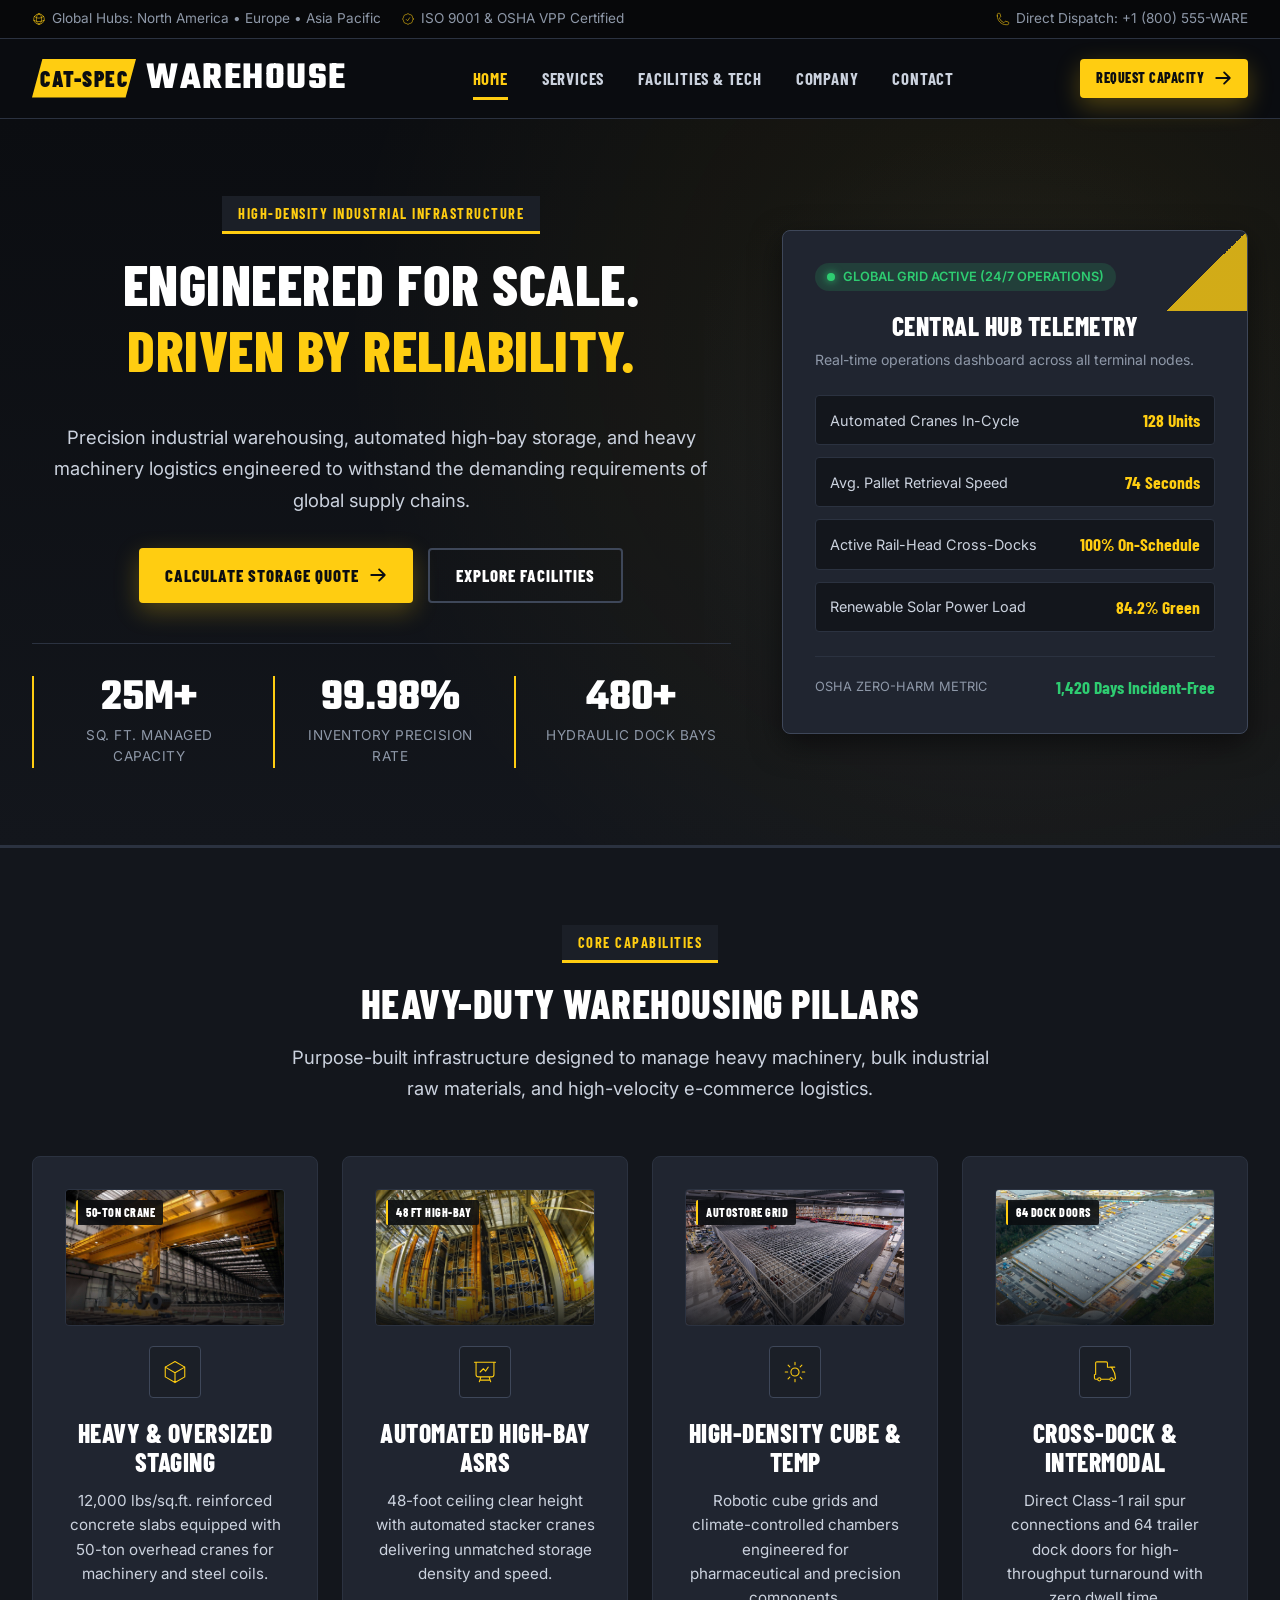
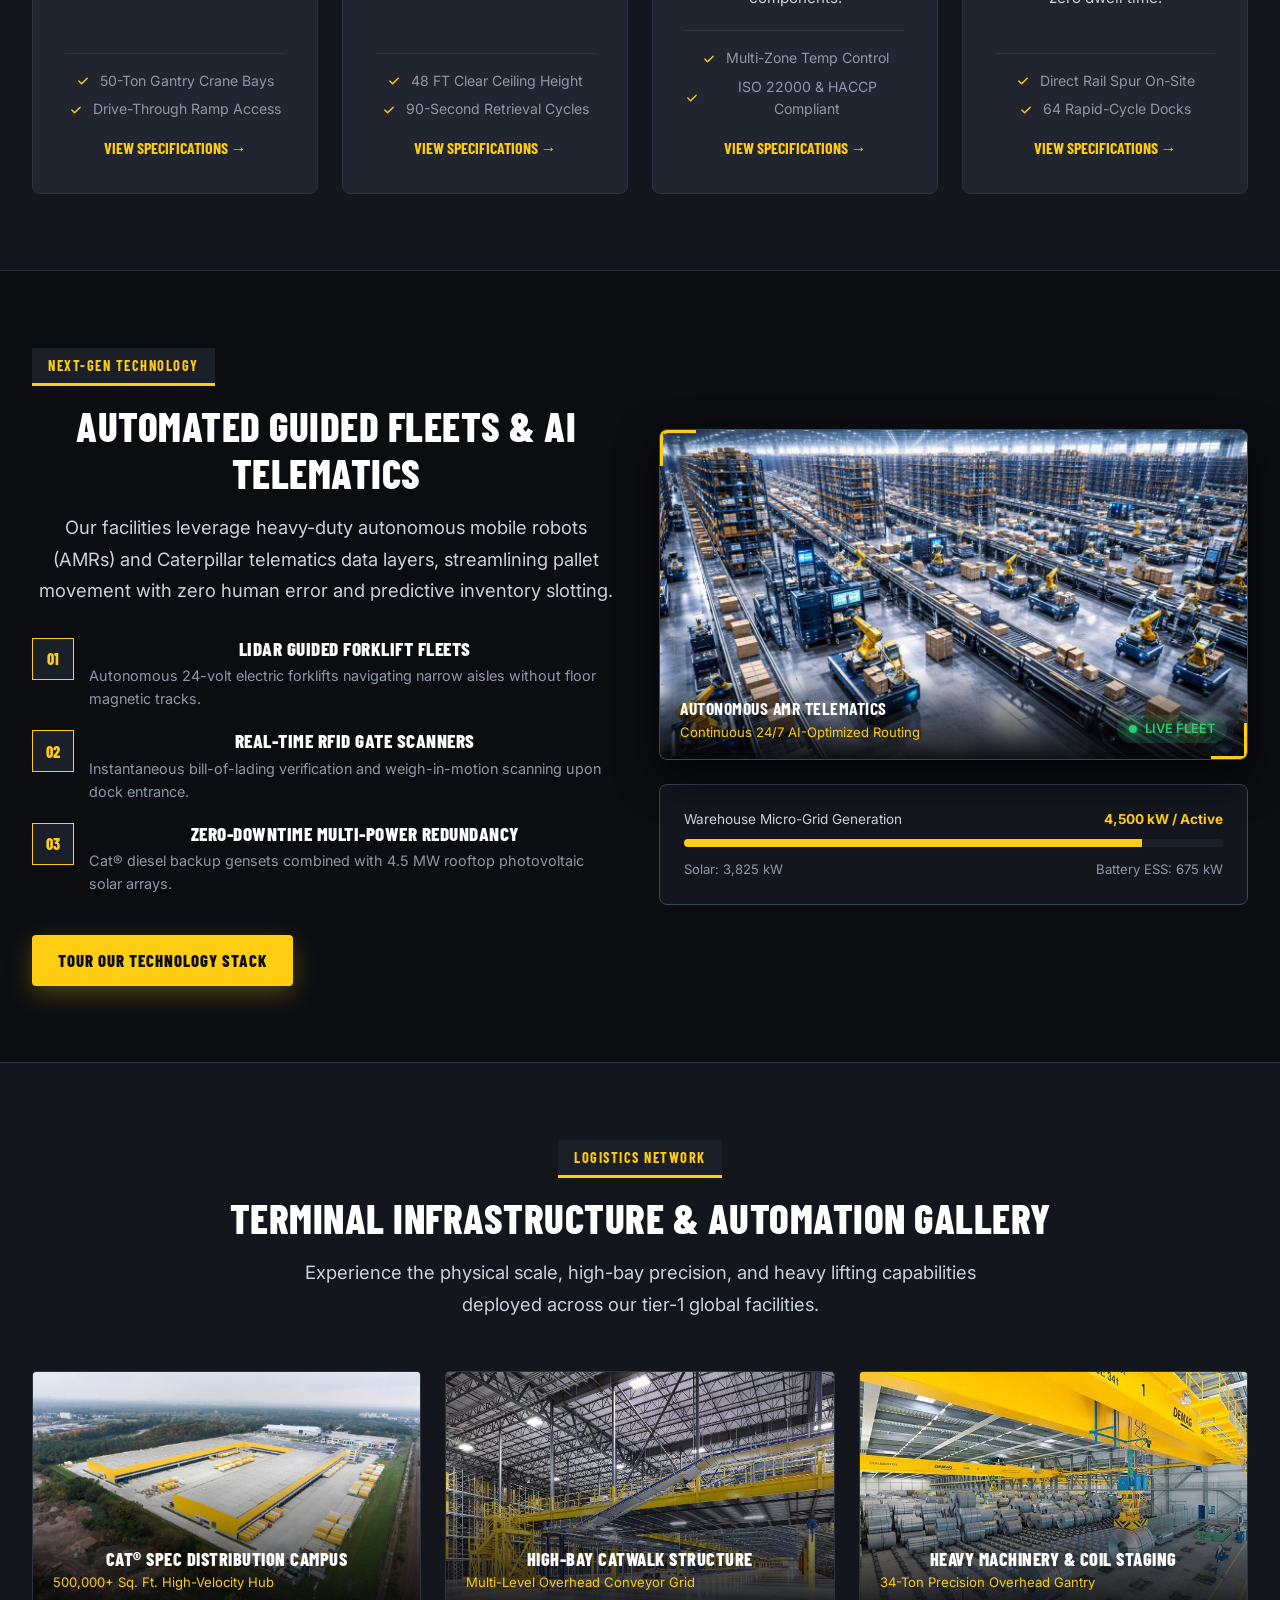
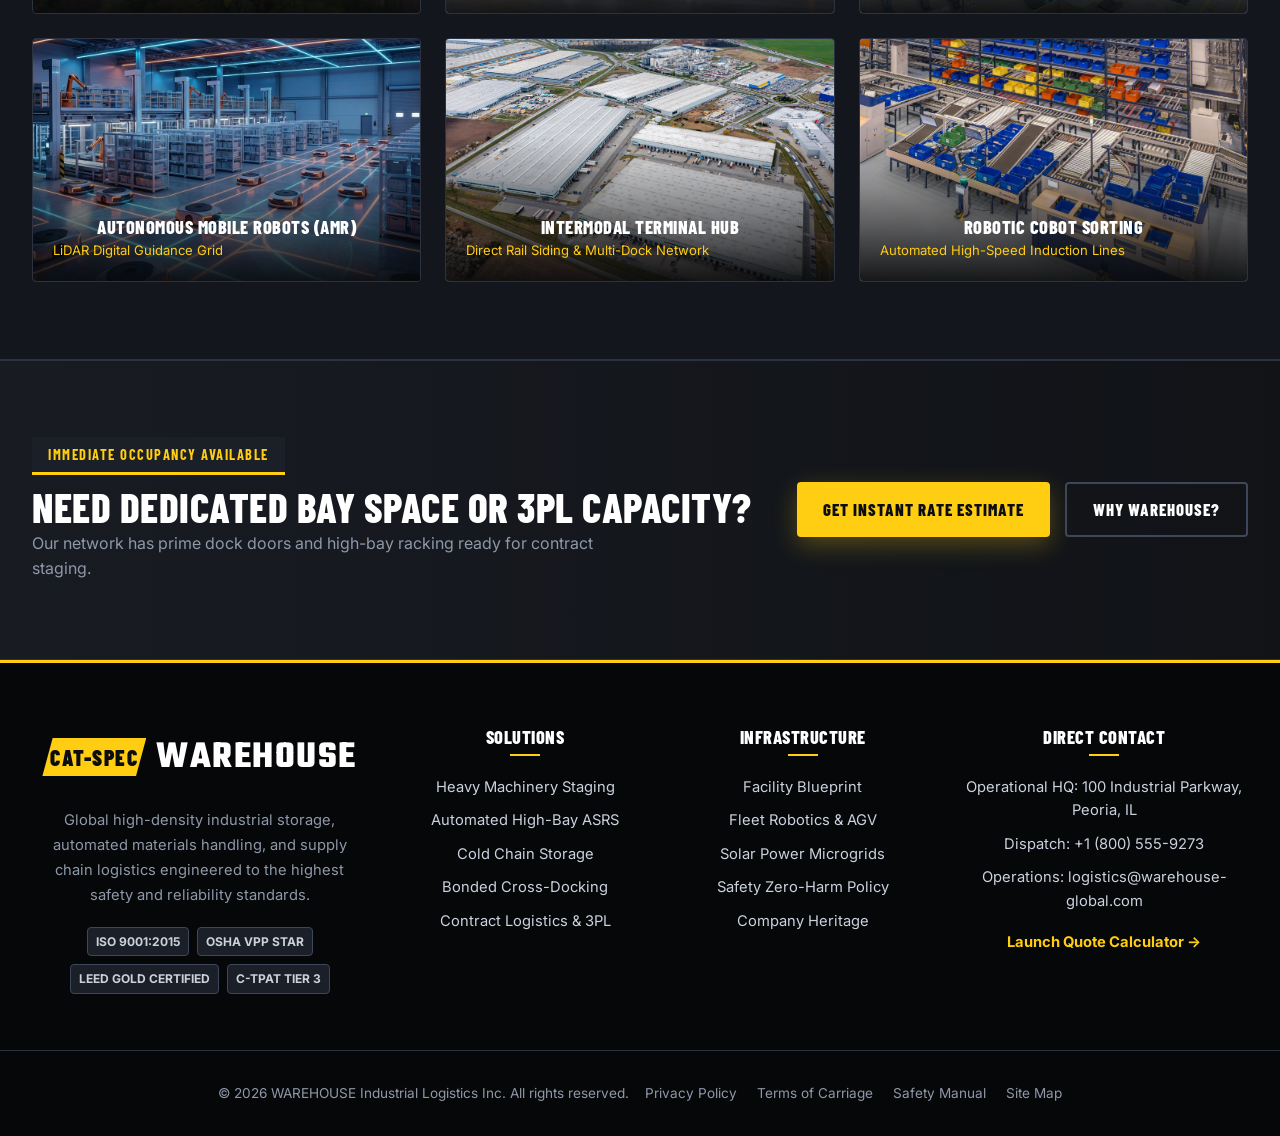
==== index.html @ 8656c4cc "first commit" ====
<!DOCTYPE html>
<html lang="en">
<head>
  <meta charset="UTF-8">
  <meta name="viewport" content="width=device-width, initial-scale=1.0">
  <title>WAREHOUSE | Industrial Storage, Automated Logistics & Heavy Distribution</title>
  <meta name="description" content="Tier-1 industrial warehousing, automated ASRS storage, heavy machinery staging, and multi-temp logistics engineered for global supply chains.">
  <link rel="icon" type="image/svg+xml" href="favicon.svg">
  <link rel="stylesheet" href="css/style.css">
</head>
<body>

  <!-- Top Utility Bar -->
  <div class="top-bar">
    <div class="container top-bar-inner">
      <div class="top-bar-left">
        <div class="top-bar-item">
          <svg viewBox="0 0 24 24" fill="none" stroke="currentColor"><path stroke-linecap="round" stroke-linejoin="round" d="M12 21a9.004 9.004 0 008.716-6.747M12 21a9.004 9.004 0 01-8.716-6.747M12 21c2.485 0 4.5-4.03 4.5-9S14.485 3 12 3m0 18c-2.485 0-4.5-4.03-4.5-9S9.515 3 12 3m0 0a8.997 8.997 0 017.843 4.582M12 3a8.997 8.997 0 00-7.843 4.582m15.686 0A11.953 11.953 0 0112 10.5c-2.998 0-5.74-1.1-7.843-2.918m15.686 0A8.959 8.959 0 0121 12c0 .778-.099 1.533-.284 2.253m0 0A17.919 17.919 0 0112 16.5c-3.162 0-6.133-.815-8.716-2.247m0 0A9.015 9.015 0 013 12c0-1.605.42-3.113 1.157-4.418"/></svg>
          <span>Global Hubs: North America • Europe • Asia Pacific</span>
        </div>
        <div class="top-bar-item">
          <svg viewBox="0 0 24 24" fill="none" stroke="currentColor"><path stroke-linecap="round" stroke-linejoin="round" d="M9 12.75L11.25 15 15 9.75M21 12c0 1.268-.63 2.39-1.593 3.068a3.745 3.745 0 01-1.043 3.296 3.745 3.745 0 01-3.296 1.043A3.745 3.745 0 0112 21c-1.268 0-2.39-.63-3.068-1.593a3.746 3.746 0 01-3.296-1.043 3.745 3.745 0 01-1.043-3.296A3.745 3.745 0 013 12c0-1.268.63-2.39 1.593-3.068a3.745 3.745 0 011.043-3.296 3.746 3.746 0 013.296-1.043A3.746 3.746 0 0112 3c1.268 0 2.39.63 3.068 1.593a3.746 3.746 0 013.296 1.043 3.746 3.746 0 011.043 3.296A3.745 3.745 0 0121 12z"/></svg>
          <span>ISO 9001 &amp; OSHA VPP Certified</span>
        </div>
      </div>
      <div class="top-bar-right">
        <div class="top-bar-item">
          <svg viewBox="0 0 24 24" fill="none" stroke="currentColor"><path stroke-linecap="round" stroke-linejoin="round" d="M2.25 6.75c0 8.284 6.716 15 15 15h2.25a2.25 2.25 0 002.25-2.25v-1.372c0-.516-.351-.966-.852-1.091l-4.423-1.106c-.44-.11-.902.055-1.173.417l-.97 1.293c-.282.376-.769.542-1.21.38a12.035 12.035 0 01-7.143-7.143c-.162-.441.004-.928.38-1.21l1.293-.97c.363-.271.527-.734.417-1.173L6.963 3.102a1.125 1.125 0 00-1.091-.852H4.5A2.25 2.25 0 002.25 4.5v2.25z"/></svg>
          <span>Direct Dispatch: +1 (800) 555-WARE</span>
        </div>
      </div>
    </div>
  </div>

  <!-- Main Navigation Header -->
  <header class="site-header">
    <div class="container nav-container">
      <a href="index.html" class="brand-logo">
        <span class="logo-badge">CAT-SPEC</span>
        WAREHOUSE
      </a>

      <nav class="nav-menu">
        <a href="index.html" class="nav-link active">Home</a>
        <a href="services.html" class="nav-link">Services</a>
        <a href="facilities.html" class="nav-link">Facilities &amp; Tech</a>
        <a href="about.html" class="nav-link">Company</a>
        <a href="contact.html" class="nav-link">Contact</a>
      </nav>

      <div class="nav-actions">
        <a href="contact.html" class="btn btn-primary btn-sm">
          <span>Request Capacity</span>
          <svg class="btn-icon" viewBox="0 0 24 24" fill="none" stroke="currentColor"><path stroke-linecap="round" stroke-linejoin="round" d="M13.5 4.5L21 12m0 0l-7.5 7.5M21 12H3"/></svg>
        </a>
        <button class="nav-toggle" aria-label="Toggle Navigation Menu">
          <svg width="28" height="28" viewBox="0 0 24 24" fill="none" stroke="currentColor" stroke-width="2"><path stroke-linecap="round" stroke-linejoin="round" d="M3.75 6.75h16.5M3.75 12h16.5m-16.5 5.25h16.5"/></svg>
        </button>
      </div>
    </div>
  </header>

  <!-- Hero Section -->
  <section class="hero section-hazard">
    <div class="container hero-grid">
      <div class="hero-content">
        <div class="section-tag">High-Density Industrial Infrastructure</div>
        <h1>
          Engineered for Scale.
          <span>Driven by Reliability.</span>
        </h1>
        <p class="lead-text">
          Precision industrial warehousing, automated high-bay storage, and heavy machinery logistics engineered to withstand the demanding requirements of global supply chains.
        </p>

        <div style="display: flex; gap: 15px; margin-top: 2rem; flex-wrap: wrap; justify-content: center; width: 100%;">
          <a href="contact.html" class="btn btn-primary">
            <span>Calculate Storage Quote</span>
            <svg class="btn-icon" viewBox="0 0 24 24" fill="none" stroke="currentColor"><path stroke-linecap="round" stroke-linejoin="round" d="M13.5 4.5L21 12m0 0l-7.5 7.5M21 12H3"/></svg>
          </a>
          <a href="facilities.html" class="btn btn-outline">
            <span>Explore Facilities</span>
          </a>
        </div>

        <div class="hero-stats-row">
          <div class="hero-stat-box">
            <div class="hero-stat-number counter-val" data-target="25" data-suffix="M+">0M+</div>
            <div class="hero-stat-label">Sq. Ft. Managed Capacity</div>
          </div>
          <div class="hero-stat-box">
            <div class="hero-stat-number counter-val" data-target="99.98" data-decimals="2" data-suffix="%">0%</div>
            <div class="hero-stat-label">Inventory Precision Rate</div>
          </div>
          <div class="hero-stat-box">
            <div class="hero-stat-number counter-val" data-target="480" data-suffix="+">0+</div>
            <div class="hero-stat-label">Hydraulic Dock Bays</div>
          </div>
        </div>
      </div>

      <div class="hero-visual">
        <div class="hero-card-display">
          <div class="status-badge">
            <span class="status-dot"></span>
            Global Grid Active (24/7 Operations)
          </div>
          <h3 style="margin-bottom: 0.5rem;">Central Hub Telemetry</h3>
          <p style="font-size: 0.88rem; color: var(--text-muted);">Real-time operations dashboard across all terminal nodes.</p>

          <div class="terminal-metric-list">
            <div class="terminal-item">
              <span>Automated Cranes In-Cycle</span>
              <span class="terminal-item-val">128 Units</span>
            </div>
            <div class="terminal-item">
              <span>Avg. Pallet Retrieval Speed</span>
              <span class="terminal-item-val">74 Seconds</span>
            </div>
            <div class="terminal-item">
              <span>Active Rail-Head Cross-Docks</span>
              <span class="terminal-item-val">100% On-Schedule</span>
            </div>
            <div class="terminal-item">
              <span>Renewable Solar Power Load</span>
              <span class="terminal-item-val">84.2% Green</span>
            </div>
          </div>

          <div style="margin-top: 1.5rem; padding-top: 1rem; border-top: 1px solid var(--border-subtle); display: flex; justify-content: space-between; align-items: center;">
            <span style="font-size: 0.8rem; text-transform: uppercase; color: var(--text-muted);">OSHA Zero-Harm Metric</span>
            <span style="font-family: var(--font-heading); font-size: 1.1rem; color: #2ecc71; font-weight: 700;">1,420 Days Incident-Free</span>
          </div>
        </div>
      </div>
    </div>
  </section>

  <!-- Core Logistics Pillars -->
  <section class="section section-slate">
    <div class="container">
      <div class="section-title-wrap">
        <div class="section-tag">Core Capabilities</div>
        <h2>Heavy-Duty Warehousing Pillars</h2>
        <p class="lead-text">Purpose-built infrastructure designed to manage heavy machinery, bulk industrial raw materials, and high-velocity e-commerce logistics.</p>
      </div>

      <div class="grid-4">
        <!-- Pillar 1 -->
        <div class="industrial-card">
          <div>
            <div class="card-img-wrap">
              <img src="image/service-heavy-machinery.jpg" alt="Heavy Machinery Staging 50 Ton Gantry">
              <span class="card-img-tag">50-Ton Crane</span>
            </div>
            <div class="card-icon-wrap">
              <svg viewBox="0 0 24 24" fill="none" stroke="currentColor"><path stroke-linecap="round" stroke-linejoin="round" d="M21 7.5l-9-5.25L3 7.5m18 0l-9 5.25m9-5.25v9l-9 5.25M3 7.5l9 5.25M3 7.5v9l9 5.25m0-9v9"/></svg>
            </div>
            <h3>Heavy &amp; Oversized Staging</h3>
            <p>12,000 lbs/sq.ft. reinforced concrete slabs equipped with 50-ton overhead cranes for machinery and steel coils.</p>
            <ul class="spec-list">
              <li><svg viewBox="0 0 20 20" fill="currentColor"><path fill-rule="evenodd" d="M16.707 5.293a1 1 0 010 1.414l-8 8a1 1 0 01-1.414 0l-4-4a1 1 0 011.414-1.414L8 12.586l7.293-7.293a1 1 0 011.414 0z" clip-rule="evenodd"/></svg> 50-Ton Gantry Crane Bays</li>
              <li><svg viewBox="0 0 20 20" fill="currentColor"><path fill-rule="evenodd" d="M16.707 5.293a1 1 0 010 1.414l-8 8a1 1 0 01-1.414 0l-4-4a1 1 0 011.414-1.414L8 12.586l7.293-7.293a1 1 0 011.414 0z" clip-rule="evenodd"/></svg> Drive-Through Ramp Access</li>
            </ul>
          </div>
          <a href="services.html" class="card-link">View Specifications →</a>
        </div>

        <!-- Pillar 2 -->
        <div class="industrial-card">
          <div>
            <div class="card-img-wrap">
              <img src="image/service-asrs-fisheye.jpg" alt="Automated High Bay ASRS System">
              <span class="card-img-tag">48 FT High-Bay</span>
            </div>
            <div class="card-icon-wrap">
              <svg viewBox="0 0 24 24" fill="none" stroke="currentColor"><path stroke-linecap="round" stroke-linejoin="round" d="M3.75 3v11.25A2.25 2.25 0 006 16.5h2.25M3.75 3h-1.5m1.5 0h16.5m0 0h1.5m-1.5 0v11.25A2.25 2.25 0 0118 16.5h-2.25m-7.5 0h7.5m-7.5 0l-1 3m8.5-3l1 3m0 0l.5 1.5m-.5-1.5h-9.5m0 0l-.5 1.5m.75-9l3-3 2.143 2.143L15 7.5"/></svg>
            </div>
            <h3>Automated High-Bay ASRS</h3>
            <p>48-foot ceiling clear height with automated stacker cranes delivering unmatched storage density and speed.</p>
            <ul class="spec-list">
              <li><svg viewBox="0 0 20 20" fill="currentColor"><path fill-rule="evenodd" d="M16.707 5.293a1 1 0 010 1.414l-8 8a1 1 0 01-1.414 0l-4-4a1 1 0 011.414-1.414L8 12.586l7.293-7.293a1 1 0 011.414 0z" clip-rule="evenodd"/></svg> 48 FT Clear Ceiling Height</li>
              <li><svg viewBox="0 0 20 20" fill="currentColor"><path fill-rule="evenodd" d="M16.707 5.293a1 1 0 010 1.414l-8 8a1 1 0 01-1.414 0l-4-4a1 1 0 011.414-1.414L8 12.586l7.293-7.293a1 1 0 011.414 0z" clip-rule="evenodd"/></svg> 90-Second Retrieval Cycles</li>
            </ul>
          </div>
          <a href="services.html" class="card-link">View Specifications →</a>
        </div>

        <!-- Pillar 3 -->
        <div class="industrial-card">
          <div>
            <div class="card-img-wrap">
              <img src="image/service-autostore-grid.jpg" alt="High Density Automated Cube Storage">
              <span class="card-img-tag">AutoStore Grid</span>
            </div>
            <div class="card-icon-wrap">
              <svg viewBox="0 0 24 24" fill="none" stroke="currentColor"><path stroke-linecap="round" stroke-linejoin="round" d="M12 3v2.25m6.364.386l-1.591 1.591M21 12h-2.25m-.386 6.364l-1.591-1.591M12 18.75V21m-4.773-4.227l-1.591 1.591M5.25 12H3m4.227-4.773L5.636 5.636M15.75 12a3.75 3.75 0 11-7.5 0 3.75 3.75 0 017.5 0z"/></svg>
            </div>
            <h3>High-Density Cube &amp; Temp</h3>
            <p>Robotic cube grids and climate-controlled chambers engineered for pharmaceutical and precision components.</p>
            <ul class="spec-list">
              <li><svg viewBox="0 0 20 20" fill="currentColor"><path fill-rule="evenodd" d="M16.707 5.293a1 1 0 010 1.414l-8 8a1 1 0 01-1.414 0l-4-4a1 1 0 011.414-1.414L8 12.586l7.293-7.293a1 1 0 011.414 0z" clip-rule="evenodd"/></svg> Multi-Zone Temp Control</li>
              <li><svg viewBox="0 0 20 20" fill="currentColor"><path fill-rule="evenodd" d="M16.707 5.293a1 1 0 010 1.414l-8 8a1 1 0 01-1.414 0l-4-4a1 1 0 011.414-1.414L8 12.586l7.293-7.293a1 1 0 011.414 0z" clip-rule="evenodd"/></svg> ISO 22000 &amp; HACCP Compliant</li>
            </ul>
          </div>
          <a href="services.html" class="card-link">View Specifications →</a>
        </div>

        <!-- Pillar 4 -->
        <div class="industrial-card">
          <div>
            <div class="card-img-wrap">
              <img src="image/facility-terminal-aerial.jpg" alt="Cross Dock and Intermodal Terminal">
              <span class="card-img-tag">64 Dock Doors</span>
            </div>
            <div class="card-icon-wrap">
              <svg viewBox="0 0 24 24" fill="none" stroke="currentColor"><path stroke-linecap="round" stroke-linejoin="round" d="M8.25 18.75a1.5 1.5 0 01-3 0m3 0a1.5 1.5 0 00-3 0m3 0h6m-9 0H3.375a1.125 1.125 0 01-1.125-1.125V14.25m17.25 4.5a1.5 1.5 0 01-3 0m3 0a1.5 1.5 0 00-3 0m3 0h1.125c.621 0 1.129-.504 1.09-1.124a17.902 17.902 0 00-3.213-9.193 2.056 2.056 0 00-1.58-.86H14.25M16.5 18.75h-2.25m0-11.25V3.75A1.125 1.125 0 0013.125 2.625H4.5A1.125 1.125 0 003.375 3.75v10.5M16.5 7.5H21"/></svg>
            </div>
            <h3>Cross-Dock &amp; Intermodal</h3>
            <p>Direct Class-1 rail spur connections and 64 trailer dock doors for high-throughput turnaround with zero dwell time.</p>
            <ul class="spec-list">
              <li><svg viewBox="0 0 20 20" fill="currentColor"><path fill-rule="evenodd" d="M16.707 5.293a1 1 0 010 1.414l-8 8a1 1 0 01-1.414 0l-4-4a1 1 0 011.414-1.414L8 12.586l7.293-7.293a1 1 0 011.414 0z" clip-rule="evenodd"/></svg> Direct Rail Spur On-Site</li>
              <li><svg viewBox="0 0 20 20" fill="currentColor"><path fill-rule="evenodd" d="M16.707 5.293a1 1 0 010 1.414l-8 8a1 1 0 01-1.414 0l-4-4a1 1 0 011.414-1.414L8 12.586l7.293-7.293a1 1 0 011.414 0z" clip-rule="evenodd"/></svg> 64 Rapid-Cycle Docks</li>
            </ul>
          </div>
          <a href="services.html" class="card-link">View Specifications →</a>
        </div>
      </div>
    </div>
  </section>

  <!-- Innovation & Fleet Automation Showcase -->
  <section class="section section-dark">
    <div class="container">
      <div class="grid-2" style="align-items: center;">
        <div>
          <div class="section-tag">Next-Gen Technology</div>
          <h2>Automated Guided Fleets &amp; AI Telematics</h2>
          <p class="lead-text">
            Our facilities leverage heavy-duty autonomous mobile robots (AMRs) and Caterpillar telematics data layers, streamlining pallet movement with zero human error and predictive inventory slotting.
          </p>

          <div style="display: flex; flex-direction: column; gap: 1.25rem; margin-top: 2rem;">
            <div style="display: flex; gap: 15px;">
              <div style="background: var(--bg-tertiary); border: 1px solid var(--cat-yellow); color: var(--cat-yellow); width: 42px; height: 42px; display: flex; align-items: center; justify-content: center; font-weight: 800; font-family: var(--font-heading); flex-shrink: 0;">01</div>
              <div>
                <h4 style="color: var(--text-primary); margin-bottom: 4px;">LiDAR Guided Forklift Fleets</h4>
                <p style="font-size: 0.9rem; color: var(--text-muted);">Autonomous 24-volt electric forklifts navigating narrow aisles without floor magnetic tracks.</p>
              </div>
            </div>

            <div style="display: flex; gap: 15px;">
              <div style="background: var(--bg-tertiary); border: 1px solid var(--cat-yellow); color: var(--cat-yellow); width: 42px; height: 42px; display: flex; align-items: center; justify-content: center; font-weight: 800; font-family: var(--font-heading); flex-shrink: 0;">02</div>
              <div>
                <h4 style="color: var(--text-primary); margin-bottom: 4px;">Real-Time RFID Gate Scanners</h4>
                <p style="font-size: 0.9rem; color: var(--text-muted);">Instantaneous bill-of-lading verification and weigh-in-motion scanning upon dock entrance.</p>
              </div>
            </div>

            <div style="display: flex; gap: 15px;">
              <div style="background: var(--bg-tertiary); border: 1px solid var(--cat-yellow); color: var(--cat-yellow); width: 42px; height: 42px; display: flex; align-items: center; justify-content: center; font-weight: 800; font-family: var(--font-heading); flex-shrink: 0;">03</div>
              <div>
                <h4 style="color: var(--text-primary); margin-bottom: 4px;">Zero-Downtime Multi-Power Redundancy</h4>
                <p style="font-size: 0.9rem; color: var(--text-muted);">Cat® diesel backup gensets combined with 4.5 MW rooftop photovoltaic solar arrays.</p>
              </div>
            </div>
          </div>

          <div style="margin-top: 2.5rem;">
            <a href="facilities.html" class="btn btn-primary">Tour Our Technology Stack</a>
          </div>
        </div>

        <div>
          <div class="feature-media-frame" style="margin-bottom: 1.5rem;">
            <img src="image/tech-fleet-ai.jpg" alt="Autonomous AMR Fleets and Robotic Sorters">
            <div class="media-caption-bar">
              <div>
                <div class="media-caption-title">Autonomous AMR Telematics</div>
                <div class="media-caption-sub">Continuous 24/7 AI-Optimized Routing</div>
              </div>
              <span class="status-badge" style="margin-bottom: 0;"><span class="status-dot"></span> LIVE FLEET</span>
            </div>
          </div>

          <div style="background: var(--bg-secondary); border: 1px solid var(--border-strong); border-radius: var(--radius-md); padding: 1.5rem;">
            <div style="display: flex; justify-content: space-between; margin-bottom: 0.5rem; font-size: 0.85rem;">
              <span>Warehouse Micro-Grid Generation</span>
              <span style="color: var(--cat-yellow); font-weight: 700;">4,500 kW / Active</span>
            </div>
            <div style="width: 100%; height: 8px; background: var(--bg-tertiary); border-radius: 4px; overflow: hidden;">
              <div style="width: 85%; height: 100%; background: var(--cat-yellow);"></div>
            </div>
            <div style="display: flex; justify-content: space-between; margin-top: 0.75rem; font-size: 0.82rem; color: var(--text-muted);">
              <span>Solar: 3,825 kW</span>
              <span>Battery ESS: 675 kW</span>
            </div>
          </div>
        </div>
      </div>
    </div>
  </section>

  <!-- Global Infrastructure & Terminal Visual Showcase -->
  <section class="section section-slate">
    <div class="container">
      <div class="section-title-wrap">
        <div class="section-tag">Logistics Network</div>
        <h2>Terminal Infrastructure &amp; Automation Gallery</h2>
        <p class="lead-text">Experience the physical scale, high-bay precision, and heavy lifting capabilities deployed across our tier-1 global facilities.</p>
      </div>

      <div class="gallery-grid">
        <div class="gallery-item">
          <img src="image/hero-warehouse.jpg" alt="Cat Spec Logistics Hub Campus">
          <div class="gallery-item-overlay">
            <h4>Cat® Spec Distribution Campus</h4>
            <p>500,000+ Sq. Ft. High-Velocity Hub</p>
          </div>
        </div>

        <div class="gallery-item">
          <img src="image/interior-catwalks.jpg" alt="Reinforced High-Bay Mezzanine Interior">
          <div class="gallery-item-overlay">
            <h4>High-Bay Catwalk Structure</h4>
            <p>Multi-Level Overhead Conveyor Grid</p>
          </div>
        </div>

        <div class="gallery-item">
          <img src="image/service-crane-demag.jpg" alt="Demag 34 Ton Overhead Gantry Crane">
          <div class="gallery-item-overlay">
            <h4>Heavy Machinery &amp; Coil Staging</h4>
            <p>34-Ton Precision Overhead Gantry</p>
          </div>
        </div>

        <div class="gallery-item">
          <img src="image/tech-amr-guidance.jpg" alt="Robotic AMR Guidance Grid">
          <div class="gallery-item-overlay">
            <h4>Autonomous Mobile Robots (AMR)</h4>
            <p>LiDAR Digital Guidance Grid</p>
          </div>
        </div>

        <div class="gallery-item">
          <img src="image/facility-aerial.jpg" alt="Aerial View Logistics Terminal Network">
          <div class="gallery-item-overlay">
            <h4>Intermodal Terminal Hub</h4>
            <p>Direct Rail Siding &amp; Multi-Dock Network</p>
          </div>
        </div>

        <div class="gallery-item">
          <img src="image/tech-conveyor-robotics.jpg" alt="Automated Robotic Picking & Conveyor Loop">
          <div class="gallery-item-overlay">
            <h4>Robotic Cobot Sorting</h4>
            <p>Automated High-Speed Induction Lines</p>
          </div>
        </div>
      </div>
    </div>
  </section>

  <!-- CTA Banner -->
  <section class="section section-slate" style="background: linear-gradient(90deg, #181B22 0%, #111317 100%);">
    <div class="container" style="display: flex; justify-content: space-between; align-items: center; flex-wrap: wrap; gap: 2rem;">
      <div>
        <div class="section-tag" style="margin-bottom: 0.5rem;">Immediate Occupancy Available</div>
        <h2>Need Dedicated Bay Space or 3PL Capacity?</h2>
        <p style="color: var(--text-muted); max-width: 600px;">Our network has prime dock doors and high-bay racking ready for contract staging.</p>
      </div>
      <div style="display: flex; gap: 15px; flex-wrap: wrap;">
        <a href="contact.html" class="btn btn-primary">Get Instant Rate Estimate</a>
        <a href="about.html" class="btn btn-outline">Why WAREHOUSE?</a>
      </div>
    </div>
  </section>

  <!-- Global Footer -->
  <footer class="site-footer">
    <div class="container footer-grid">
      <div class="footer-col">
        <div class="brand-logo" style="margin-bottom: 1.25rem;">
          <span class="logo-badge">CAT-SPEC</span>
          WAREHOUSE
        </div>
        <p style="font-size: 0.92rem; line-height: 1.7; color: var(--text-muted);">
          Global high-density industrial storage, automated materials handling, and supply chain logistics engineered to the highest safety and reliability standards.
        </p>
        <div class="footer-cert-badges">
          <span class="cert-badge">ISO 9001:2015</span>
          <span class="cert-badge">OSHA VPP Star</span>
          <span class="cert-badge">LEED Gold Certified</span>
          <span class="cert-badge">C-TPAT Tier 3</span>
        </div>
      </div>

      <div class="footer-col">
        <h4>Solutions</h4>
        <div class="footer-links">
          <a href="services.html">Heavy Machinery Staging</a>
          <a href="services.html">Automated High-Bay ASRS</a>
          <a href="services.html">Cold Chain Storage</a>
          <a href="services.html">Bonded Cross-Docking</a>
          <a href="services.html">Contract Logistics &amp; 3PL</a>
        </div>
      </div>

      <div class="footer-col">
        <h4>Infrastructure</h4>
        <div class="footer-links">
          <a href="facilities.html">Facility Blueprint</a>
          <a href="facilities.html">Fleet Robotics &amp; AGV</a>
          <a href="facilities.html">Solar Power Microgrids</a>
          <a href="about.html">Safety Zero-Harm Policy</a>
          <a href="about.html">Company Heritage</a>
        </div>
      </div>

      <div class="footer-col">
        <h4>Direct Contact</h4>
        <div class="footer-links">
          <span style="color: var(--text-secondary); font-size: 0.92rem;">Operational HQ: 100 Industrial Parkway, Peoria, IL</span>
          <span style="color: var(--text-secondary); font-size: 0.92rem;">Dispatch: +1 (800) 555-9273</span>
          <span style="color: var(--text-secondary); font-size: 0.92rem;">Operations: logistics@warehouse-global.com</span>
          <a href="contact.html" style="color: var(--cat-yellow); font-weight: 700; margin-top: 8px;">Launch Quote Calculator →</a>
        </div>
      </div>
    </div>

    <div class="container footer-bottom">
      <div>&copy; 2026 WAREHOUSE Industrial Logistics Inc. All rights reserved.</div>
      <div style="display: flex; gap: 20px;">
        <a href="about.html">Privacy Policy</a>
        <a href="about.html">Terms of Carriage</a>
        <a href="about.html">Safety Manual</a>
        <a href="contact.html">Site Map</a>
      </div>
    </div>
  </footer>

  <script src="js/main.js"></script>
</body>
</html>
---- css/style.css ----
/* ==========================================================================
   WAREHOUSE - CATERPILLAR INDUSTRIAL DESIGN SYSTEM
   Palette: Cat Industrial Yellow (#FFCD11), Deep Obsidian (#0B0C0E), Dark Slate (#14161B), Steel Gray (#8F96A3)
   Typography: Barlow Condensed, Inter, Teko
   ========================================================================== */

@import url('https://fonts.googleapis.com/css2?family=Barlow+Condensed:ital,wght@0,400;0,600;0,700;0,800;0,900;1,700&family=Inter:wght@300;400;500;600;700&family=Teko:wght@500;600;700&display=swap');

:root {
  /* Brand Colors */
  --cat-yellow: #FFCD11;
  --cat-yellow-hover: #E5B700;
  --cat-yellow-dark: #C69A00;
  --cat-yellow-light: #FFE066;
  --cat-yellow-glow: rgba(255, 205, 17, 0.25);

  /* Backgrounds */
  --bg-primary: #0B0D11;
  --bg-secondary: #13161C;
  --bg-tertiary: #1B1F27;
  --bg-card: #202530;
  --bg-card-hover: #262D3B;
  --bg-glass: rgba(26, 31, 41, 0.85);

  /* Borders & Dividers */
  --border-subtle: #2B3240;
  --border-strong: #3E4759;
  --border-yellow: #FFCD11;

  /* Typography Colors */
  --text-primary: #FFFFFF;
  --text-secondary: #CBD2DE;
  --text-muted: #8E98A8;
  --text-dark: #0B0D11;

  /* Fonts */
  --font-heading: 'Barlow Condensed', sans-serif;
  --font-display: 'Teko', sans-serif;
  --font-body: 'Inter', sans-serif;

  /* Uniform Layout & Spacing Tokens */
  --max-width: 1320px;
  --header-height: 80px;
  --container-padding: clamp(1rem, 3.5vw, 2rem);
  --section-padding: clamp(3.5rem, 6vw, 6rem);
  --radius-sm: 4px;
  --radius-md: 8px;
  --radius-lg: 12px;

  /* Transitions & Shadows */
  --transition: all 0.25s cubic-bezier(0.16, 1, 0.3, 1);
  --shadow-sm: 0 4px 12px rgba(0, 0, 0, 0.35);
  --shadow-md: 0 10px 30px rgba(0, 0, 0, 0.5);
  --shadow-lg: 0 16px 40px rgba(0, 0, 0, 0.65);
  --shadow-yellow: 0 8px 25px rgba(255, 205, 17, 0.28);
}

/* ==========================================================================
   Base & Reset
   ========================================================================== */
*, *::before, *::after {
  box-sizing: border-box;
  margin: 0;
  padding: 0;
}

html {
  scroll-behavior: smooth;
  font-size: 16px;
  background-color: var(--bg-primary);
  color: var(--text-primary);
  font-family: var(--font-body);
  line-height: 1.6;
  width: 100%;
  max-width: 100%;
  overflow-x: hidden;
}

body {
  min-height: 100vh;
  width: 100%;
  max-width: 100%;
  display: flex;
  flex-direction: column;
  overflow-x: hidden;
  position: relative;
  background-color: var(--bg-primary);
  color: var(--text-secondary);
  -webkit-font-smoothing: antialiased;
}

img, svg, video, picture, canvas {
  display: block;
  max-width: 100%;
  height: auto;
}

a {
  color: inherit;
  text-decoration: none;
  transition: var(--transition);
}

ul, ol {
  list-style: none;
}

button, input, select, textarea {
  font-family: inherit;
  font-size: inherit;
  outline: none;
  border: none;
  box-sizing: border-box;
}

/* ==========================================================================
   Typography Utilities (Center Aligned Across Every View)
   ========================================================================== */
h1, h2, h3, h4, h5, h6 {
  font-family: var(--font-heading);
  color: var(--text-primary);
  text-transform: uppercase;
  letter-spacing: 0.5px;
  line-height: 1.15;
  font-weight: 800;
  word-break: break-word;
  text-align: center;
}

h1 { font-size: clamp(2.2rem, 4.5vw, 3.8rem); text-align: center; margin-left: auto; margin-right: auto; }
h2 { font-size: clamp(1.8rem, 3.2vw, 2.8rem); text-align: center; margin-left: auto; margin-right: auto; }
h3 { font-size: clamp(1.3rem, 2vw, 1.8rem); text-align: center; margin-left: auto; margin-right: auto; }
h4 { font-size: clamp(1.1rem, 1.5vw, 1.3rem); text-align: center; margin-left: auto; margin-right: auto; }

.section-tag {
  display: inline-flex;
  align-items: center;
  justify-content: center;
  gap: 8px;
  background: var(--bg-tertiary);
  color: var(--cat-yellow);
  padding: 6px 16px;
  border-left: none;
  border-bottom: 3px solid var(--cat-yellow);
  font-family: var(--font-heading);
  font-size: 0.9rem;
  font-weight: 700;
  letter-spacing: 1.5px;
  text-transform: uppercase;
  margin-bottom: 1rem;
  margin-left: auto;
  margin-right: auto;
  max-width: 100%;
  box-sizing: border-box;
  text-align: center;
}

.section-title-wrap {
  margin-bottom: clamp(2rem, 4vw, 3.5rem);
  width: 100%;
  text-align: center;
  display: flex;
  flex-direction: column;
  align-items: center;
  justify-content: center;
}

.section-title-wrap h1,
.section-title-wrap h2,
.section-title-wrap h3 {
  text-align: center;
  margin-left: auto;
  margin-right: auto;
}

.lead-text {
  font-size: clamp(1rem, 1.6vw, 1.15rem);
  color: var(--text-secondary);
  max-width: 720px;
  margin-top: 1rem;
  margin-left: auto;
  margin-right: auto;
  line-height: 1.7;
  text-align: center;
}

.text-yellow {
  color: var(--cat-yellow) !important;
}

/* ==========================================================================
   Layout Containers (Equal Dimensions Across All Pages)
   ========================================================================== */
.container {
  width: 100%;
  max-width: var(--max-width);
  margin-left: auto;
  margin-right: auto;
  padding-left: var(--container-padding);
  padding-right: var(--container-padding);
  box-sizing: border-box;
}

.section {
  padding: var(--section-padding) 0;
  position: relative;
  width: 100%;
  box-sizing: border-box;
}

.section-dark {
  background-color: var(--bg-primary);
}

.section-slate {
  background-color: var(--bg-secondary);
  border-top: 1px solid var(--border-subtle);
  border-bottom: 1px solid var(--border-subtle);
}

.section-hazard {
  background-image: repeating-linear-gradient(
    -45deg,
    rgba(255, 205, 17, 0.03),
    rgba(255, 205, 17, 0.03) 15px,
    transparent 15px,
    transparent 30px
  );
}

/* ==========================================================================
   Buttons & CTAs (Equal Height, Padding & Alignment)
   ========================================================================== */
.btn {
  display: inline-flex;
  align-items: center;
  justify-content: center;
  gap: 10px;
  padding: 12px 26px;
  min-height: 48px;
  font-family: var(--font-heading);
  font-size: 1.05rem;
  font-weight: 800;
  text-transform: uppercase;
  letter-spacing: 1px;
  cursor: pointer;
  border-radius: var(--radius-sm);
  transition: var(--transition);
  position: relative;
  box-sizing: border-box;
  text-align: center;
  white-space: nowrap;
}

.btn-primary {
  background-color: var(--cat-yellow);
  color: var(--text-dark);
  box-shadow: var(--shadow-yellow);
}

.btn-primary:hover {
  background-color: var(--cat-yellow-hover);
  transform: translateY(-2px);
  box-shadow: 0 10px 28px rgba(255, 205, 17, 0.4);
}

.btn-outline {
  background-color: transparent;
  color: var(--text-primary);
  border: 2px solid var(--border-strong);
}

.btn-outline:hover {
  border-color: var(--cat-yellow);
  color: var(--cat-yellow);
  background-color: rgba(255, 205, 17, 0.06);
  transform: translateY(-2px);
}

.btn-sm {
  padding: 8px 16px;
  min-height: 38px;
  font-size: 0.88rem;
  letter-spacing: 0.5px;
}

.btn-icon {
  width: 18px;
  height: 18px;
  stroke-width: 2.5;
  flex-shrink: 0;
}

/* ==========================================================================
   Header & Navigation
   ========================================================================== */
.top-bar {
  background-color: #07080A;
  border-bottom: 1px solid var(--border-subtle);
  padding: 8px 0;
  font-size: 0.85rem;
  color: var(--text-muted);
  width: 100%;
}

.top-bar-inner {
  display: flex;
  justify-content: space-between;
  align-items: center;
  flex-wrap: wrap;
  gap: 12px;
}

.top-bar-left, .top-bar-right {
  display: flex;
  align-items: center;
  gap: 20px;
  flex-wrap: wrap;
}

.top-bar-item {
  display: flex;
  align-items: center;
  gap: 6px;
  white-space: nowrap;
}

.top-bar-item svg {
  color: var(--cat-yellow);
  width: 14px;
  height: 14px;
  flex-shrink: 0;
}

.site-header {
  position: sticky;
  top: 0;
  z-index: 1000;
  background-color: rgba(11, 13, 17, 0.95);
  backdrop-filter: blur(12px);
  border-bottom: 1px solid var(--border-subtle);
  height: var(--header-height);
  display: flex;
  align-items: center;
  width: 100%;
}

.nav-container {
  display: flex;
  align-items: center;
  justify-content: space-between;
  width: 100%;
}

/* Brand Logo */
.brand-logo {
  display: flex;
  align-items: center;
  gap: 10px;
  font-family: var(--font-display);
  font-size: clamp(1.6rem, 3.5vw, 2.4rem);
  font-weight: 700;
  letter-spacing: 1.5px;
  color: var(--text-primary);
  white-space: nowrap;
  flex-shrink: 0;
}

.logo-badge {
  background-color: var(--cat-yellow);
  color: var(--text-dark);
  padding: 2px 8px;
  font-size: clamp(0.95rem, 2.2vw, 1.35rem);
  font-family: var(--font-heading);
  font-weight: 900;
  clip-path: polygon(10% 0%, 100% 0%, 90% 100%, 0% 100%);
  display: inline-block;
}

/* Main Nav Links */
.nav-menu {
  display: flex;
  align-items: center;
  gap: 6px;
}

.nav-link {
  font-family: var(--font-heading);
  font-size: 1.05rem;
  font-weight: 700;
  text-transform: uppercase;
  letter-spacing: 0.8px;
  color: var(--text-secondary);
  padding: 8px 14px;
  border-radius: var(--radius-sm);
  position: relative;
  white-space: nowrap;
}

.nav-link:hover {
  color: var(--cat-yellow);
  background-color: rgba(255, 205, 17, 0.05);
}

.nav-link.active {
  color: var(--cat-yellow);
}

.nav-link.active::after {
  content: '';
  position: absolute;
  bottom: 0;
  left: 14px;
  right: 14px;
  height: 3px;
  background-color: var(--cat-yellow);
}

.nav-actions {
  display: flex;
  align-items: center;
  gap: 12px;
  flex-shrink: 0;
}

.nav-toggle {
  display: none;
  background: var(--bg-tertiary);
  border: 1px solid var(--border-strong);
  border-radius: var(--radius-sm);
  color: var(--cat-yellow);
  cursor: pointer;
  padding: 8px;
  width: 44px;
  height: 44px;
  align-items: center;
  justify-content: center;
}

/* ==========================================================================
   Hero Section
   ========================================================================== */
.hero {
  position: relative;
  min-height: 80vh;
  display: flex;
  align-items: center;
  background: radial-gradient(circle at 80% 30%, rgba(255, 205, 17, 0.08) 0%, transparent 60%),
              linear-gradient(180deg, var(--bg-primary) 0%, var(--bg-secondary) 100%);
  padding: clamp(3.5rem, 6vw, 5.5rem) 0;
  overflow: hidden;
  border-bottom: 2px solid var(--border-subtle);
  width: 100%;
}

.hero::before {
  content: '';
  position: absolute;
  top: 0;
  right: 0;
  width: 45%;
  height: 100%;
  background: radial-gradient(circle at center, rgba(37, 43, 56, 0.4) 0%, transparent 75%);
  pointer-events: none;
}

.hero-grid {
  display: grid;
  grid-template-columns: 1.2fr 0.8fr;
  gap: clamp(2rem, 4vw, 3.5rem);
  align-items: center;
  position: relative;
  z-index: 2;
  width: 100%;
}

.hero-content {
  display: flex;
  flex-direction: column;
  align-items: center;
  text-align: center;
}

.hero-content h1 {
  margin-bottom: 1.5rem;
  text-align: center;
}

.hero-content h1 span {
  color: var(--cat-yellow);
  display: block;
  text-align: center;
}

.hero-stats-row {
  display: grid;
  grid-template-columns: repeat(3, 1fr);
  gap: 1.5rem;
  margin-top: 2.5rem;
  padding-top: 2rem;
  border-top: 1px solid var(--border-subtle);
  width: 100%;
}

.hero-stat-box {
  border-left: 2px solid var(--cat-yellow);
  padding-left: 1rem;
}

.hero-stat-number {
  font-family: var(--font-display);
  font-size: clamp(2rem, 3.5vw, 2.8rem);
  line-height: 1;
  font-weight: 700;
  color: var(--text-primary);
}

.hero-stat-label {
  font-size: 0.85rem;
  color: var(--text-muted);
  text-transform: uppercase;
  letter-spacing: 0.5px;
  margin-top: 4px;
}

.hero-visual {
  position: relative;
  width: 100%;
}

.hero-card-display {
  background: var(--bg-card);
  border: 1px solid var(--border-strong);
  border-radius: var(--radius-md);
  padding: clamp(1.5rem, 3vw, 2rem);
  box-shadow: var(--shadow-md);
  position: relative;
  overflow: hidden;
  width: 100%;
}

.hero-card-display::after {
  content: '';
  position: absolute;
  top: 0;
  right: 0;
  width: 80px;
  height: 80px;
  background: linear-gradient(135deg, transparent 50%, var(--cat-yellow) 50%);
  opacity: 0.8;
}

.status-badge {
  display: inline-flex;
  align-items: center;
  gap: 8px;
  background: rgba(46, 204, 113, 0.15);
  color: #2ecc71;
  padding: 4px 12px;
  border-radius: 50px;
  font-size: 0.8rem;
  font-weight: 600;
  text-transform: uppercase;
  margin-bottom: 1.25rem;
}

.status-dot {
  width: 8px;
  height: 8px;
  background-color: #2ecc71;
  border-radius: 50%;
  box-shadow: 0 0 8px #2ecc71;
  flex-shrink: 0;
}

.terminal-metric-list {
  display: flex;
  flex-direction: column;
  gap: 12px;
  margin-top: 1.5rem;
  width: 100%;
}

.terminal-item {
  display: flex;
  justify-content: space-between;
  align-items: center;
  padding: 10px 14px;
  background-color: var(--bg-secondary);
  border: 1px solid var(--border-subtle);
  border-radius: var(--radius-sm);
  font-size: 0.9rem;
  gap: 10px;
}

.terminal-item-val {
  font-family: var(--font-heading);
  font-weight: 700;
  color: var(--cat-yellow);
  font-size: 1.1rem;
  white-space: nowrap;
}

/* ==========================================================================
   Page Headers (Inner Pages - Center Aligned & Equal Height)
   ========================================================================== */
.page-header {
  background: linear-gradient(180deg, #07080A 0%, var(--bg-secondary) 100%);
  padding: clamp(3.5rem, 5vw, 5rem) 0 clamp(2.5rem, 4vw, 3.5rem) 0;
  border-bottom: 1px solid var(--border-subtle);
  position: relative;
  width: 100%;
  text-align: center;
}

.page-header .container {
  display: flex;
  flex-direction: column;
  align-items: center;
  justify-content: center;
  text-align: center;
}

.page-header h1 {
  text-align: center;
  margin-left: auto;
  margin-right: auto;
}

.page-header .lead-text {
  text-align: center;
  margin-left: auto;
  margin-right: auto;
}

.page-header::after {
  content: '';
  position: absolute;
  bottom: -1px;
  left: 50%;
  transform: translateX(-50%);
  width: 140px;
  height: 3px;
  background-color: var(--cat-yellow);
}

/* ==========================================================================
   Equal Card System & Grids (Center Aligned Card Contents)
   ========================================================================== */
.grid-2 {
  display: grid;
  grid-template-columns: repeat(2, 1fr);
  gap: clamp(1.5rem, 3vw, 2.5rem);
  width: 100%;
  align-items: stretch;
}

.grid-3 {
  display: grid;
  grid-template-columns: repeat(3, 1fr);
  gap: clamp(1.25rem, 2.5vw, 2rem);
  width: 100%;
  align-items: stretch;
}

.grid-4 {
  display: grid;
  grid-template-columns: repeat(4, 1fr);
  gap: clamp(1rem, 2vw, 1.5rem);
  width: 100%;
  align-items: stretch;
}

.industrial-card {
  background-color: var(--bg-card);
  border: 1px solid var(--border-subtle);
  border-radius: var(--radius-md);
  padding: clamp(1.25rem, 2.5vw, 2rem);
  transition: var(--transition);
  position: relative;
  display: flex;
  flex-direction: column;
  align-items: center;
  text-align: center;
  height: 100%;
  width: 100%;
  box-sizing: border-box;
  overflow: hidden;
}

.industrial-card > div:first-child {
  display: flex;
  flex-direction: column;
  align-items: center;
  text-align: center;
  width: 100%;
  flex: 1 1 auto;
}

.industrial-card:hover {
  transform: translateY(-4px);
  border-color: var(--cat-yellow);
  box-shadow: var(--shadow-sm);
}

.card-icon-wrap {
  width: 52px;
  height: 52px;
  background-color: var(--bg-tertiary);
  border: 1px solid var(--border-strong);
  border-radius: var(--radius-sm);
  display: flex;
  align-items: center;
  justify-content: center;
  color: var(--cat-yellow);
  margin-bottom: 1.25rem;
  margin-left: auto;
  margin-right: auto;
  transition: var(--transition);
  flex-shrink: 0;
}

.industrial-card:hover .card-icon-wrap {
  background-color: var(--cat-yellow);
  color: var(--text-dark);
  border-color: var(--cat-yellow);
}

.card-icon-wrap svg {
  width: 26px;
  height: 26px;
}

.industrial-card h3 {
  margin-bottom: 0.75rem;
  text-align: center;
  width: 100%;
}

.industrial-card p {
  color: var(--text-secondary);
  font-size: 0.95rem;
  line-height: 1.6;
  margin-bottom: 1.25rem;
  text-align: center;
  margin-left: auto;
  margin-right: auto;
  flex: 1 1 auto;
  width: 100%;
}

.card-link {
  display: inline-flex;
  align-items: center;
  justify-content: center;
  gap: 8px;
  font-family: var(--font-heading);
  font-weight: 700;
  font-size: 1rem;
  text-transform: uppercase;
  color: var(--cat-yellow);
  margin-top: auto;
  margin-left: auto;
  margin-right: auto;
  padding-top: 0.5rem;
  text-align: center;
  width: 100%;
}

.card-link:hover {
  gap: 12px;
}

.industrial-card .btn {
  margin-top: auto;
  margin-left: auto;
  margin-right: auto;
}

/* Feature Spec List */
.spec-list {
  margin-top: auto;
  padding-top: 1rem;
  border-top: 1px solid var(--border-subtle);
  width: 100%;
  display: flex;
  flex-direction: column;
  align-items: center;
  text-align: center;
}

.spec-list li {
  display: flex;
  align-items: center;
  justify-content: center;
  gap: 10px;
  font-size: 0.88rem;
  color: var(--text-muted);
  margin-bottom: 6px;
  text-align: center;
}

.spec-list li svg {
  width: 14px;
  height: 14px;
  color: var(--cat-yellow);
  flex-shrink: 0;
}

/* ==========================================================================
   Industrial Imagery Components & Media Frames (Equal Aspect & Proportions)
   ========================================================================== */
.card-img-wrap {
  width: 100%;
  aspect-ratio: 16 / 10;
  border-radius: var(--radius-sm);
  overflow: hidden;
  position: relative;
  margin-bottom: 1.25rem;
  border: 1px solid var(--border-subtle);
  background-color: var(--bg-tertiary);
  flex-shrink: 0;
}

.card-img-wrap img {
  width: 100%;
  height: 100%;
  object-fit: cover;
  object-position: center center;
  display: block;
  transition: transform 0.45s cubic-bezier(0.16, 1, 0.3, 1);
}

.industrial-card:hover .card-img-wrap img {
  transform: scale(1.06);
}

.card-img-wrap::after {
  content: '';
  position: absolute;
  inset: 0;
  background: linear-gradient(180deg, transparent 45%, rgba(11, 13, 17, 0.85) 100%);
  pointer-events: none;
}

.card-img-tag {
  position: absolute;
  top: 10px;
  left: 10px;
  background: rgba(11, 13, 17, 0.88);
  backdrop-filter: blur(8px);
  border-left: 2px solid var(--cat-yellow);
  color: var(--text-primary);
  font-family: var(--font-heading);
  font-size: 0.75rem;
  font-weight: 800;
  text-transform: uppercase;
  letter-spacing: 0.5px;
  padding: 3px 8px;
  z-index: 2;
  border-radius: 2px;
}

.feature-media-frame {
  position: relative;
  border-radius: var(--radius-md);
  overflow: hidden;
  border: 1px solid var(--border-strong);
  box-shadow: var(--shadow-lg);
  background-color: var(--bg-card);
  width: 100%;
  aspect-ratio: 16 / 9;
  max-height: 420px;
}

.feature-media-frame img {
  width: 100%;
  height: 100%;
  object-fit: cover;
  object-position: center center;
  display: block;
  transition: transform 0.6s cubic-bezier(0.16, 1, 0.3, 1);
}

.feature-media-frame:hover img {
  transform: scale(1.03);
}

.feature-media-frame::before {
  content: '';
  position: absolute;
  top: 0;
  left: 0;
  width: 36px;
  height: 36px;
  border-top: 3px solid var(--cat-yellow);
  border-left: 3px solid var(--cat-yellow);
  z-index: 3;
  pointer-events: none;
}

.feature-media-frame::after {
  content: '';
  position: absolute;
  bottom: 0;
  right: 0;
  width: 36px;
  height: 36px;
  border-bottom: 3px solid var(--cat-yellow);
  border-right: 3px solid var(--cat-yellow);
  z-index: 3;
  pointer-events: none;
}

.media-caption-bar {
  position: absolute;
  bottom: 0;
  left: 0;
  right: 0;
  background: linear-gradient(180deg, transparent 0%, rgba(7, 8, 10, 0.95) 100%);
  padding: 1.5rem 1.25rem 1rem 1.25rem;
  display: flex;
  justify-content: space-between;
  align-items: flex-end;
  z-index: 2;
  gap: 10px;
}

.media-caption-title {
  font-family: var(--font-heading);
  font-size: 1.1rem;
  font-weight: 700;
  color: var(--text-primary);
  text-transform: uppercase;
  letter-spacing: 0.5px;
}

.media-caption-sub {
  font-size: 0.82rem;
  color: var(--cat-yellow);
  font-family: var(--font-body);
}

.zone-active-img-wrap {
  width: 100%;
  aspect-ratio: 16 / 9;
  border-radius: var(--radius-sm);
  overflow: hidden;
  border: 1px solid var(--border-subtle);
  background: var(--bg-tertiary);
  margin-bottom: 1.25rem;
}

.zone-active-img-wrap img {
  width: 100%;
  height: 100%;
  object-fit: cover;
  object-position: center center;
  display: block;
  transition: opacity 0.3s ease;
}

.gallery-grid {
  display: grid;
  grid-template-columns: repeat(3, 1fr);
  gap: clamp(1rem, 2vw, 1.5rem);
  width: 100%;
  align-items: stretch;
}

.gallery-item {
  position: relative;
  border-radius: var(--radius-sm);
  overflow: hidden;
  border: 1px solid var(--border-subtle);
  aspect-ratio: 16 / 10;
  background: var(--bg-card);
  width: 100%;
}

.gallery-item img {
  width: 100%;
  height: 100%;
  object-fit: cover;
  object-position: center center;
  transition: transform 0.5s ease;
  display: block;
}

.gallery-item:hover img {
  transform: scale(1.08);
}

.gallery-item-overlay {
  position: absolute;
  inset: 0;
  background: linear-gradient(180deg, transparent 40%, rgba(7, 8, 10, 0.92) 100%);
  display: flex;
  flex-direction: column;
  justify-content: flex-end;
  padding: 1.25rem;
  z-index: 2;
}

.gallery-item-overlay h4 {
  font-family: var(--font-heading);
  font-size: 1.15rem;
  color: var(--text-primary);
  margin-bottom: 2px;
  text-transform: uppercase;
}

.gallery-item-overlay p {
  font-size: 0.82rem;
  color: var(--cat-yellow);
}

/* ==========================================================================
   Interactive Quote Calculator (Equal Proportions & Form Sizing)
   ========================================================================== */
.calc-container {
  background-color: var(--bg-card);
  border: 2px solid var(--border-strong);
  border-radius: var(--radius-md);
  padding: clamp(1.5rem, 3.5vw, 2.5rem);
  box-shadow: var(--shadow-md);
  width: 100%;
}

.calc-grid {
  display: grid;
  grid-template-columns: 1.2fr 0.8fr;
  gap: clamp(1.5rem, 3vw, 2.5rem);
  width: 100%;
  align-items: stretch;
}

.form-group {
  margin-bottom: 1.5rem;
  width: 100%;
}

.form-label {
  display: block;
  font-family: var(--font-heading);
  font-weight: 700;
  font-size: 1rem;
  text-transform: uppercase;
  color: var(--text-primary);
  margin-bottom: 0.5rem;
}

.form-input, .form-select, .form-textarea {
  width: 100%;
  min-height: 48px;
  background-color: var(--bg-secondary);
  border: 1px solid var(--border-strong);
  border-radius: var(--radius-sm);
  padding: 12px 16px;
  color: var(--text-primary);
  font-family: var(--font-body);
  font-size: 0.95rem;
  transition: var(--transition);
  box-sizing: border-box;
}

.form-textarea {
  min-height: 120px;
  resize: vertical;
}

.form-input:focus, .form-select:focus, .form-textarea:focus {
  border-color: var(--cat-yellow);
  box-shadow: 0 0 0 2px rgba(255, 205, 17, 0.2);
}

.form-row, .zone-spec-grid {
  display: grid;
  grid-template-columns: 1fr 1fr;
  gap: 1rem;
  width: 100%;
}

.slider-val-disp {
  display: flex;
  justify-content: space-between;
  font-family: var(--font-heading);
  font-size: 1.2rem;
  font-weight: 700;
  color: var(--cat-yellow);
  margin-bottom: 6px;
}

input[type="range"] {
  width: 100%;
  height: 6px;
  background: var(--border-strong);
  border-radius: 3px;
  accent-color: var(--cat-yellow);
  cursor: pointer;
}

.calc-receipt {
  background-color: var(--bg-secondary);
  border: 1px solid var(--border-subtle);
  border-top: 4px solid var(--cat-yellow);
  border-radius: var(--radius-sm);
  padding: clamp(1.25rem, 2.5vw, 1.75rem);
  display: flex;
  flex-direction: column;
  justify-content: space-between;
  align-items: center;
  text-align: center;
  height: 100%;
  width: 100%;
}

.calc-receipt > div:first-child {
  display: flex;
  flex-direction: column;
  align-items: center;
  text-align: center;
  width: 100%;
}

.calc-price-big {
  font-family: var(--font-display);
  font-size: clamp(2.4rem, 5vw, 3.5rem);
  line-height: 1;
  color: var(--cat-yellow);
  margin: 0.75rem 0 0.5rem 0;
  text-align: center;
}

/* ==========================================================================
   Interactive Tabs & Filters
   ========================================================================== */
.filter-tabs {
  display: flex;
  flex-wrap: wrap;
  gap: 10px;
  margin-bottom: 2.5rem;
  justify-content: center;
  width: 100%;
}

.filter-btn {
  background-color: var(--bg-tertiary);
  color: var(--text-secondary);
  border: 1px solid var(--border-strong);
  padding: 10px 22px;
  font-family: var(--font-heading);
  font-weight: 700;
  font-size: 1rem;
  text-transform: uppercase;
  letter-spacing: 0.5px;
  border-radius: var(--radius-sm);
  cursor: pointer;
  transition: var(--transition);
  white-space: nowrap;
}

.filter-btn:hover, .filter-btn.active {
  background-color: var(--cat-yellow);
  color: var(--text-dark);
  border-color: var(--cat-yellow);
}

/* ==========================================================================
   Facilities Blueprint & Zone Visualizer
   ========================================================================== */
.facility-blueprint-wrap {
  display: grid;
  grid-template-columns: 1fr 1fr;
  gap: clamp(1.5rem, 3vw, 2.5rem);
  background-color: var(--bg-secondary);
  border: 1px solid var(--border-strong);
  border-radius: var(--radius-md);
  padding: clamp(1.5rem, 3vw, 2rem);
  width: 100%;
  align-items: stretch;
}

.zone-selector-list {
  display: flex;
  flex-direction: column;
  gap: 12px;
  width: 100%;
}

.zone-btn {
  background-color: var(--bg-card);
  border: 1px solid var(--border-subtle);
  border-radius: var(--radius-sm);
  padding: 14px 18px;
  text-align: left;
  cursor: pointer;
  transition: var(--transition);
  display: flex;
  justify-content: space-between;
  align-items: center;
  width: 100%;
  gap: 10px;
}

.zone-btn:hover {
  border-color: var(--border-strong);
  background-color: var(--bg-card-hover);
}

.zone-btn.active {
  border-left: 4px solid var(--cat-yellow);
  background-color: var(--bg-card-hover);
  border-color: var(--border-strong);
}

.zone-btn-title {
  font-family: var(--font-heading);
  font-size: 1.1rem;
  font-weight: 700;
  color: var(--text-primary);
}

.zone-btn.active .zone-btn-title {
  color: var(--cat-yellow);
}

.zone-display-panel {
  background-color: var(--bg-card);
  border: 1px solid var(--border-subtle);
  border-radius: var(--radius-sm);
  padding: clamp(1.25rem, 2.5vw, 2rem);
  display: flex;
  flex-direction: column;
  justify-content: space-between;
  align-items: center;
  text-align: center;
  height: 100%;
  width: 100%;
}

.zone-display-panel > div:first-child {
  display: flex;
  flex-direction: column;
  align-items: center;
  text-align: center;
  width: 100%;
}

.zone-display-panel h3 {
  text-align: center;
  width: 100%;
}

.zone-display-panel p {
  text-align: center;
  width: 100%;
}

/* ==========================================================================
   Values & Safety (About Page)
   ========================================================================== */
.safety-banner {
  background: linear-gradient(90deg, #1C1500 0%, #151821 100%);
  border: 1px solid rgba(255, 205, 17, 0.4);
  border-left: 6px solid var(--cat-yellow);
  border-radius: var(--radius-md);
  padding: clamp(1.5rem, 3.5vw, 2.5rem);
  margin-top: 3rem;
  display: grid;
  grid-template-columns: 0.8fr 1.2fr;
  gap: clamp(1.5rem, 3vw, 2rem);
  align-items: center;
  text-align: center;
  width: 100%;
}

.safety-banner > div:first-child {
  display: flex;
  flex-direction: column;
  align-items: center;
  text-align: center;
}

.safety-banner > div:nth-child(2) {
  display: flex;
  flex-direction: column;
  align-items: center;
  text-align: center;
}

.timeline {
  position: relative;
  padding-left: 2rem;
  margin-top: 2rem;
  width: 100%;
}

.timeline::before {
  content: '';
  position: absolute;
  top: 0;
  left: 6px;
  width: 2px;
  height: 100%;
  background-color: var(--border-strong);
}

.timeline-item {
  position: relative;
  margin-bottom: 2.5rem;
  width: 100%;
}

.timeline-dot {
  position: absolute;
  top: 4px;
  left: -2rem;
  width: 14px;
  height: 14px;
  background-color: var(--cat-yellow);
  border: 3px solid var(--bg-primary);
  border-radius: 50%;
}

.timeline-year {
  font-family: var(--font-display);
  font-size: 1.8rem;
  color: var(--cat-yellow);
  line-height: 1;
}

/* ==========================================================================
   Table Wrapper (Clean Horizontal Scrolling)
   ========================================================================== */
.table-responsive {
  width: 100%;
  overflow-x: auto;
  -webkit-overflow-scrolling: touch;
  border: 1px solid var(--border-strong);
  border-radius: var(--radius-sm);
  background: var(--bg-card);
  margin-top: 1.5rem;
}

.table-responsive table {
  width: 100%;
  min-width: 650px;
  border-collapse: collapse;
  text-align: left;
}

/* ==========================================================================
   Footer (Consistent Across All Pages)
   ========================================================================== */
.site-footer {
  background-color: #060709;
  border-top: 3px solid var(--cat-yellow);
  padding: clamp(3.5rem, 5vw, 5rem) 0 2rem 0;
  color: var(--text-muted);
  margin-top: auto;
  width: 100%;
}

.footer-grid {
  display: grid;
  grid-template-columns: 1.4fr 1fr 1fr 1.2fr;
  gap: clamp(1.5rem, 3vw, 3rem);
  margin-bottom: 3.5rem;
  width: 100%;
}

.footer-col {
  display: flex;
  flex-direction: column;
  align-items: center;
  text-align: center;
}

.footer-col h4 {
  color: var(--text-primary);
  font-size: 1.15rem;
  margin-bottom: 1.25rem;
  position: relative;
  padding-bottom: 8px;
  text-align: center;
}

.footer-col h4::after {
  content: '';
  position: absolute;
  bottom: 0;
  left: 50%;
  transform: translateX(-50%);
  width: 30px;
  height: 2px;
  background-color: var(--cat-yellow);
}

.footer-links {
  display: flex;
  flex-direction: column;
  align-items: center;
  text-align: center;
  gap: 10px;
}

.footer-links a {
  color: var(--text-secondary);
  font-size: 0.92rem;
  text-align: center;
}

.footer-links a:hover {
  color: var(--cat-yellow);
}

.footer-cert-badges {
  display: flex;
  flex-wrap: wrap;
  justify-content: center;
  gap: 8px;
  margin-top: 1.2rem;
}

.cert-badge {
  background-color: var(--bg-tertiary);
  border: 1px solid var(--border-strong);
  color: var(--text-secondary);
  font-size: 0.75rem;
  font-weight: 700;
  padding: 4px 8px;
  border-radius: var(--radius-sm);
  text-transform: uppercase;
  white-space: nowrap;
}

.footer-bottom {
  border-top: 1px solid var(--border-subtle);
  padding-top: 2rem;
  display: flex;
  justify-content: center;
  align-items: center;
  text-align: center;
  font-size: 0.85rem;
  flex-wrap: wrap;
  gap: 1rem;
  width: 100%;
}

/* ==========================================================================
   RESPONSIVE BREAKPOINT MATRIX
   Targeting: 1200px -> 1024px -> 900px -> 834px -> 768px -> 576px -> 425px -> 375px -> 320px
   ========================================================================== */

/* --------------------------------------------------------------------------
   1. DESKTOP INTERMEDIATE (max-width: 1200px)
   -------------------------------------------------------------------------- */
@media (max-width: 1200px) {
  .hero-grid {
    grid-template-columns: 1.1fr 0.9fr;
    gap: 2rem;
  }

  .grid-4 {
    grid-template-columns: repeat(2, 1fr);
  }

  .footer-grid {
    grid-template-columns: 1.2fr 1fr 1fr 1.1fr;
    gap: 2rem;
  }
}

/* --------------------------------------------------------------------------
   2. TABLET LAYOUT MODE (max-width: 1024px)
   -------------------------------------------------------------------------- */
@media (max-width: 1024px) {
  /* Activate Mobile / Tablet Drawer Navigation */
  .top-bar-inner {
    font-size: 0.8rem;
  }
  
  .nav-toggle {
    display: flex;
  }

  .nav-menu {
    position: fixed;
    top: var(--header-height);
    left: 0;
    right: 0;
    width: 100%;
    max-height: calc(100vh - var(--header-height));
    overflow-y: auto;
    background-color: rgba(11, 13, 17, 0.98);
    backdrop-filter: blur(16px);
    border-bottom: 2px solid var(--cat-yellow);
    flex-direction: column;
    padding: 1.5rem;
    gap: 0.75rem;
    transform: translateY(-120%);
    opacity: 0;
    pointer-events: none;
    transition: transform 0.3s cubic-bezier(0.16, 1, 0.3, 1), opacity 0.25s ease;
    box-shadow: 0 20px 40px rgba(0, 0, 0, 0.8);
    z-index: 1050;
  }

  .nav-menu.open {
    transform: translateY(0);
    opacity: 1;
    pointer-events: auto;
  }

  .nav-link {
    width: 100%;
    padding: 12px 18px;
    background-color: rgba(255, 255, 255, 0.03);
    border: 1px solid var(--border-subtle);
    border-radius: var(--radius-sm);
  }

  .nav-link.active::after {
    display: none;
  }

  .nav-link.active {
    background-color: rgba(255, 205, 17, 0.12);
    border-color: var(--cat-yellow);
    color: var(--cat-yellow);
  }

  /* Grid Conversions for 1024px */
  .hero-grid {
    grid-template-columns: 1fr;
    gap: 2.5rem;
  }

  .grid-4 {
    grid-template-columns: repeat(2, 1fr);
  }

  .grid-3 {
    grid-template-columns: repeat(2, 1fr);
  }

  .grid-2 {
    grid-template-columns: 1fr;
  }

  .gallery-grid {
    grid-template-columns: repeat(2, 1fr);
  }

  .footer-grid {
    grid-template-columns: repeat(2, 1fr);
    gap: 2.5rem;
  }

  .calc-grid {
    grid-template-columns: 1fr;
    gap: 2rem;
  }

  .facility-blueprint-wrap {
    grid-template-columns: 1fr;
    gap: 2rem;
  }

  .safety-banner {
    grid-template-columns: 1fr;
    gap: 1.5rem;
  }
}

/* --------------------------------------------------------------------------
   3. MID-TABLET (max-width: 900px & 834px - iPad Pro / Tablet)
   -------------------------------------------------------------------------- */
@media (max-width: 900px) {
  .hero-stats-row {
    grid-template-columns: repeat(3, 1fr);
    gap: 1rem;
  }
}

@media (max-width: 834px) {
  .hero {
    min-height: auto;
  }

  .hero-stat-number {
    font-size: 2.4rem;
  }
}

/* --------------------------------------------------------------------------
   4. SMALL TABLET & MOBILE LANDSCAPE (max-width: 768px)
   -------------------------------------------------------------------------- */
@media (max-width: 768px) {
  .top-bar {
    display: none;
  }

  .grid-4, .grid-3, .grid-2 {
    grid-template-columns: 1fr;
  }

  .hero-stats-row {
    grid-template-columns: 1fr;
    gap: 1.25rem;
  }

  .hero-stat-box {
    border-left: 3px solid var(--cat-yellow);
    padding-left: 1.25rem;
  }

  .footer-grid {
    grid-template-columns: 1fr;
    gap: 2.5rem;
  }

  .footer-bottom {
    flex-direction: column;
    gap: 1rem;
    text-align: center;
  }
}

/* --------------------------------------------------------------------------
   5. STANDARD MOBILE (max-width: 576px)
   -------------------------------------------------------------------------- */
@media (max-width: 576px) {
  .gallery-grid {
    grid-template-columns: 1fr;
  }

  .form-row, .zone-spec-grid {
    grid-template-columns: 1fr;
  }

  .filter-tabs {
    flex-direction: column;
    align-items: stretch;
  }

  .filter-btn {
    width: 100%;
    text-align: center;
    padding: 10px 16px;
  }

  .media-caption-bar {
    flex-direction: column;
    align-items: flex-start;
    gap: 6px;
    padding: 1rem;
  }

  .safety-banner div:first-child div:first-child {
    font-size: 3rem !important;
  }
}

/* --------------------------------------------------------------------------
   6. MOBILE MEDIUM (max-width: 425px)
   -------------------------------------------------------------------------- */
@media (max-width: 425px) {
  :root {
    --header-height: 70px;
  }

  .brand-logo {
    font-size: 1.8rem;
    gap: 8px;
    letter-spacing: 0.5px;
  }

  .logo-badge {
    font-size: 1.1rem;
    padding: 2px 8px;
  }

  .nav-actions .btn-sm {
    display: none;
  }

  .btn {
    width: 100%;
    padding: 12px 18px;
    font-size: 1rem;
  }

  .hero-content .btn, .page-header .btn {
    width: 100%;
  }

  .hero-card-display {
    padding: 1.5rem 1.25rem;
  }

  .calc-price-big {
    font-size: 2.8rem;
  }

  .timeline {
    padding-left: 1.5rem;
  }

  .timeline-dot {
    left: -1.5rem;
    width: 12px;
    height: 12px;
  }
}

/* --------------------------------------------------------------------------
   7. MOBILE SMALL & EXTRA SMALL (max-width: 375px & 320px)
   -------------------------------------------------------------------------- */
@media (max-width: 375px) {
  .brand-logo {
    font-size: 1.55rem;
  }

  .logo-badge {
    font-size: 0.95rem;
    padding: 2px 6px;
  }

  .section-tag {
    font-size: 0.8rem;
    letter-spacing: 1px;
    padding: 4px 10px;
  }

  .calc-price-big {
    font-size: 2.4rem;
  }

  .safety-banner div:first-child div:first-child {
    font-size: 2.6rem !important;
  }

  .hero-stat-number {
    font-size: 2.2rem;
  }
}

@media (max-width: 320px) {
  .brand-logo {
    font-size: 1.3rem;
    gap: 6px;
  }

  .logo-badge {
    font-size: 0.8rem;
    padding: 1px 4px;
  }

  .industrial-card {
    padding: 1.25rem;
  }

  .calc-container {
    padding: 1rem 0.75rem;
  }

  .calc-receipt {
    padding: 1.25rem 1rem;
  }

  .zone-btn {
    padding: 12px 14px;
  }

  .zone-btn-title {
    font-size: 1rem;
  }
}
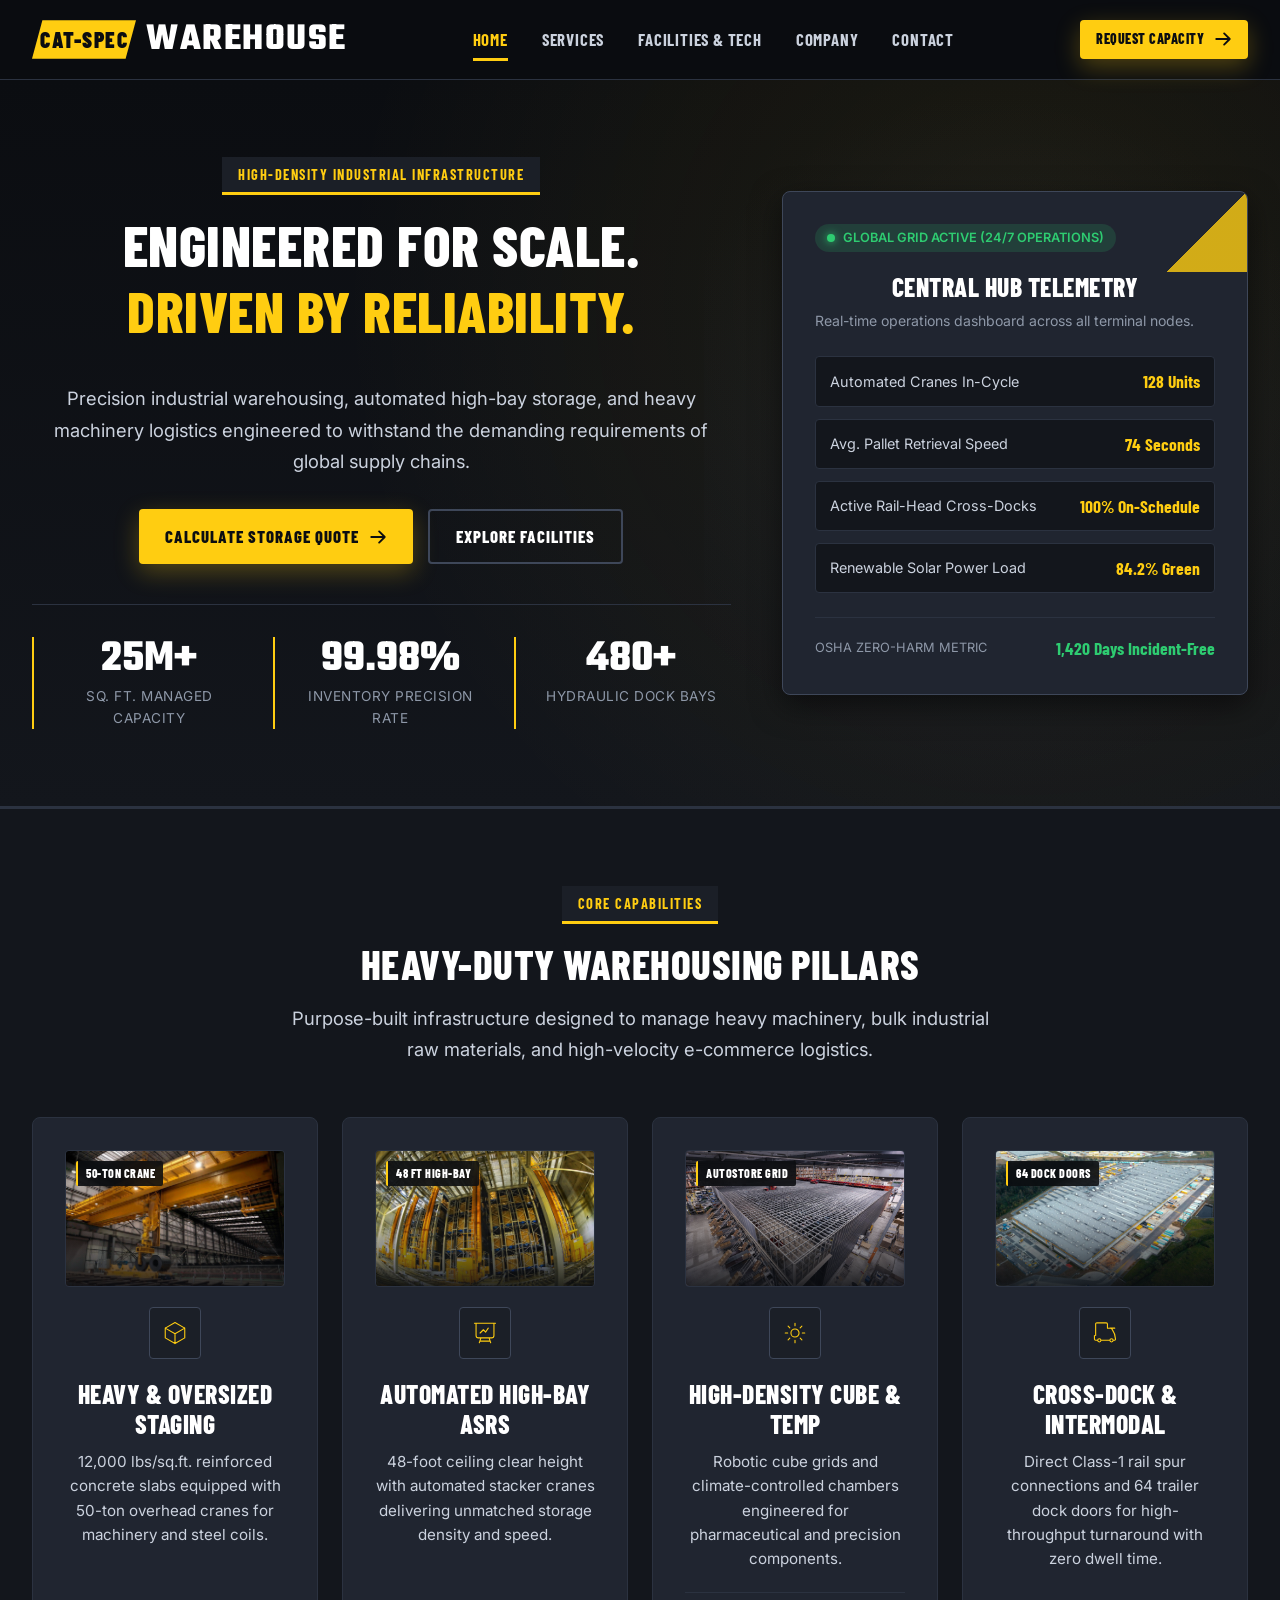
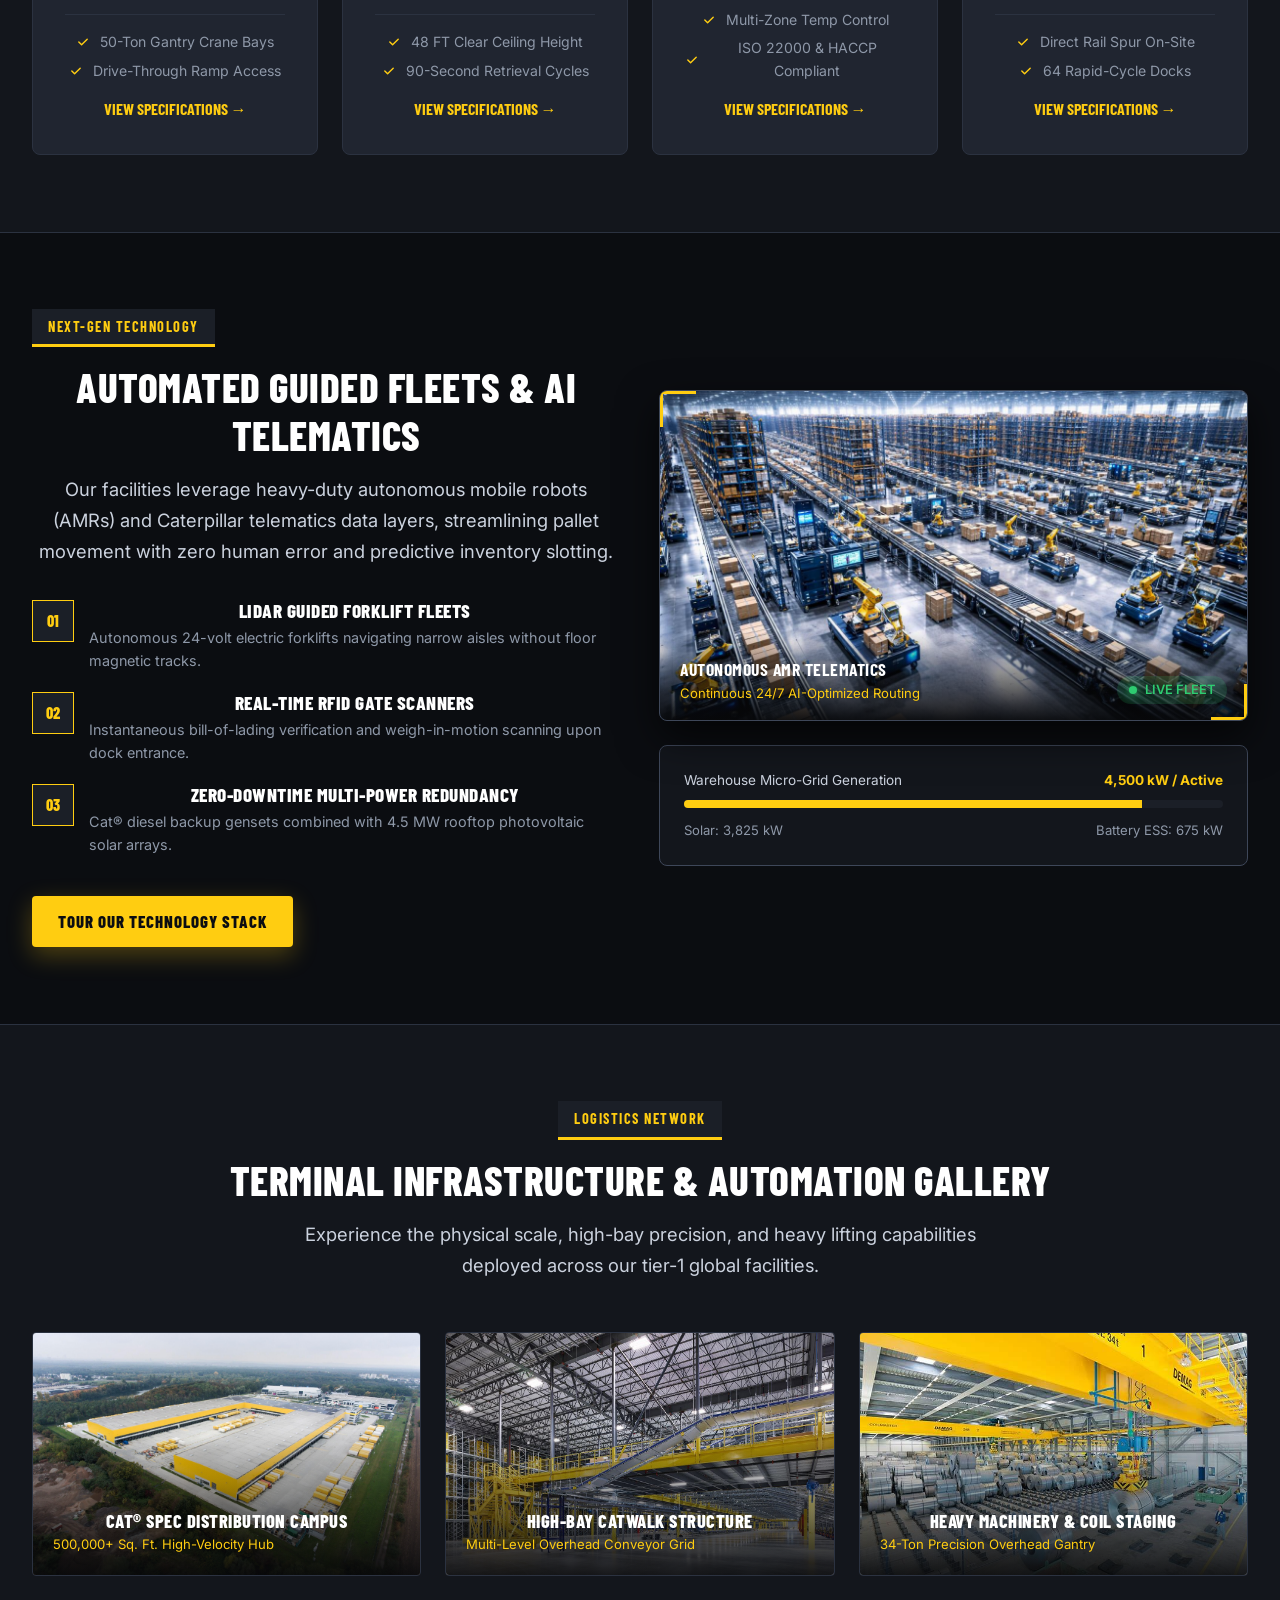
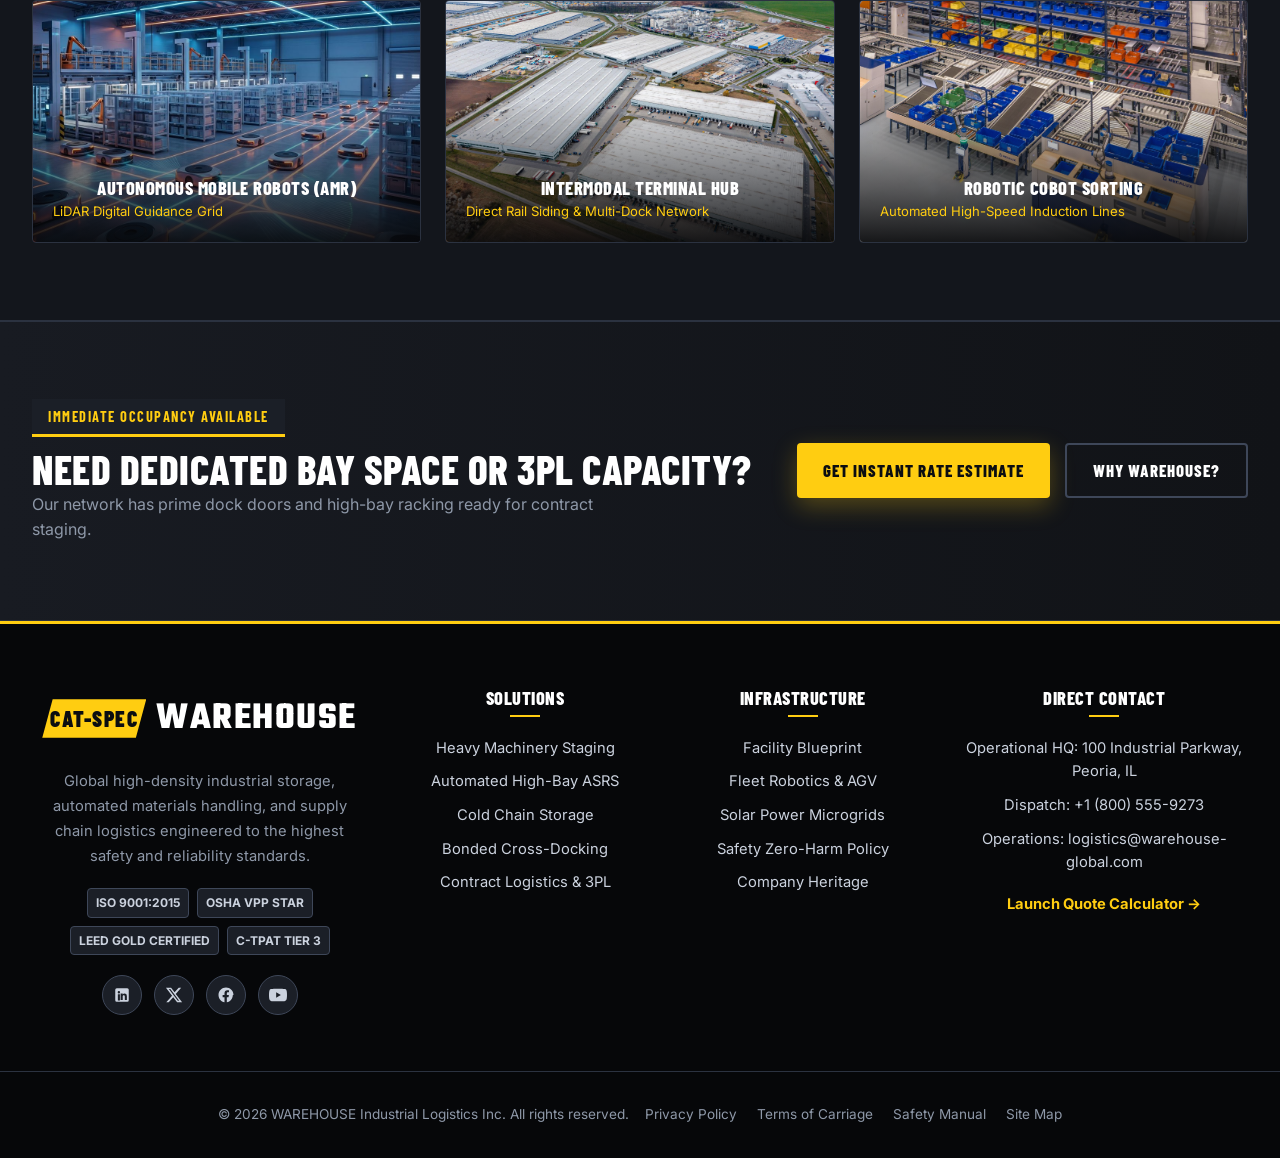
==== commit e8da47c8: "Fix navbar to top across all views, add interactive map and social icons to contact page and global " ====
--- a/index.html
+++ b/index.html
@@ -394,6 +394,20 @@
           <span class="cert-badge">LEED Gold Certified</span>
           <span class="cert-badge">C-TPAT Tier 3</span>
         </div>
+        <div class="social-links">
+          <a href="https://linkedin.com" target="_blank" rel="noopener" aria-label="LinkedIn" class="social-icon-btn">
+            <svg viewBox="0 0 24 24" fill="currentColor"><path d="M19 3a2 2 0 0 1 2 2v14a2 2 0 0 1-2 2H5a2 2 0 0 1-2-2V5a2 2 0 0 1 2-2h14m-.5 15.5v-5.3a3.26 3.26 0 0 0-3.26-3.26c-.85 0-1.84.52-2.28 1.3v-1.11h-2.79v8.37h2.79v-4.93c0-.77.62-1.4 1.39-1.4a1.4 1.4 0 0 1 1.4 1.4v4.93h2.75M6.46 10.9v8.37H9.25V10.9H6.46M7.86 6.74a1.6 1.6 0 1 0 0 3.2 1.6 1.6 0 0 0 0-3.2z"/></svg>
+          </a>
+          <a href="https://x.com" target="_blank" rel="noopener" aria-label="X / Twitter" class="social-icon-btn">
+            <svg viewBox="0 0 24 24" fill="currentColor"><path d="M18.244 2.25h3.308l-7.227 8.26 8.502 11.24H16.17l-5.214-6.817L4.99 21.75H1.68l7.73-8.835L1.254 2.25H8.08l4.713 6.231zm-1.161 17.52h1.833L7.084 4.126H5.117z"/></svg>
+          </a>
+          <a href="https://facebook.com" target="_blank" rel="noopener" aria-label="Facebook" class="social-icon-btn">
+            <svg viewBox="0 0 24 24" fill="currentColor"><path d="M22 12c0-5.52-4.48-10-10-10S2 6.48 2 12c0 4.84 3.44 8.87 8 9.8V15H7.5v-3H10V9.5C10 7.01 11.49 5.65 13.75 5.65c1.08 0 2.21.19 2.21.19v2.43h-1.25c-1.23 0-1.61.77-1.61 1.56V12h2.73l-.44 3h-2.29v6.8c4.56-.93 8-4.96 8-9.8z"/></svg>
+          </a>
+          <a href="https://youtube.com" target="_blank" rel="noopener" aria-label="YouTube" class="social-icon-btn">
+            <svg viewBox="0 0 24 24" fill="currentColor"><path d="M23.498 6.186a3.016 3.016 0 0 0-2.122-2.136C19.505 3.545 12 3.545 12 3.545s-7.505 0-9.377.505A3.017 3.017 0 0 0 .502 6.186C0 8.07 0 12 0 12s0 3.93.502 5.814a3.016 3.016 0 0 0 2.122 2.136c1.871.505 9.376.505 9.376.505s7.505 0 9.377-.505a3.015 3.015 0 0 0 2.122-2.136C24 15.93 24 12 24 12s0-3.93-.502-5.814zM9.545 15.568V8.432L15.818 12l-6.273 3.568z"/></svg>
+          </a>
+        </div>
       </div>
 
       <div class="footer-col">
--- a/css/style.css
+++ b/css/style.css
@@ -87,6 +87,11 @@
   background-color: var(--bg-primary);
   color: var(--text-secondary);
   -webkit-font-smoothing: antialiased;
+  padding-top: var(--header-height);
+}
+
+.top-bar {
+  display: none !important;
 }
 
 img, svg, video, picture, canvas {
@@ -333,11 +338,13 @@
 }
 
 .site-header {
-  position: sticky;
+  position: fixed;
   top: 0;
+  left: 0;
+  right: 0;
   z-index: 1000;
-  background-color: rgba(11, 13, 17, 0.95);
-  backdrop-filter: blur(12px);
+  background-color: rgba(11, 13, 17, 0.96);
+  backdrop-filter: blur(16px);
   border-bottom: 1px solid var(--border-subtle);
   height: var(--header-height);
   display: flex;
@@ -350,6 +357,41 @@
   align-items: center;
   justify-content: space-between;
   width: 100%;
+}
+
+/* Social Links & Icons */
+.social-links {
+  display: flex;
+  align-items: center;
+  justify-content: center;
+  gap: 12px;
+  margin-top: 1.25rem;
+}
+
+.social-icon-btn {
+  width: 40px;
+  height: 40px;
+  border-radius: 50%;
+  background-color: var(--bg-tertiary);
+  border: 1px solid var(--border-strong);
+  color: var(--text-secondary);
+  display: flex;
+  align-items: center;
+  justify-content: center;
+  transition: var(--transition);
+}
+
+.social-icon-btn svg {
+  width: 18px;
+  height: 18px;
+}
+
+.social-icon-btn:hover {
+  background-color: var(--cat-yellow);
+  color: var(--text-dark);
+  border-color: var(--cat-yellow);
+  transform: translateY(-3px);
+  box-shadow: var(--shadow-sm);
 }
 
 /* Brand Logo */
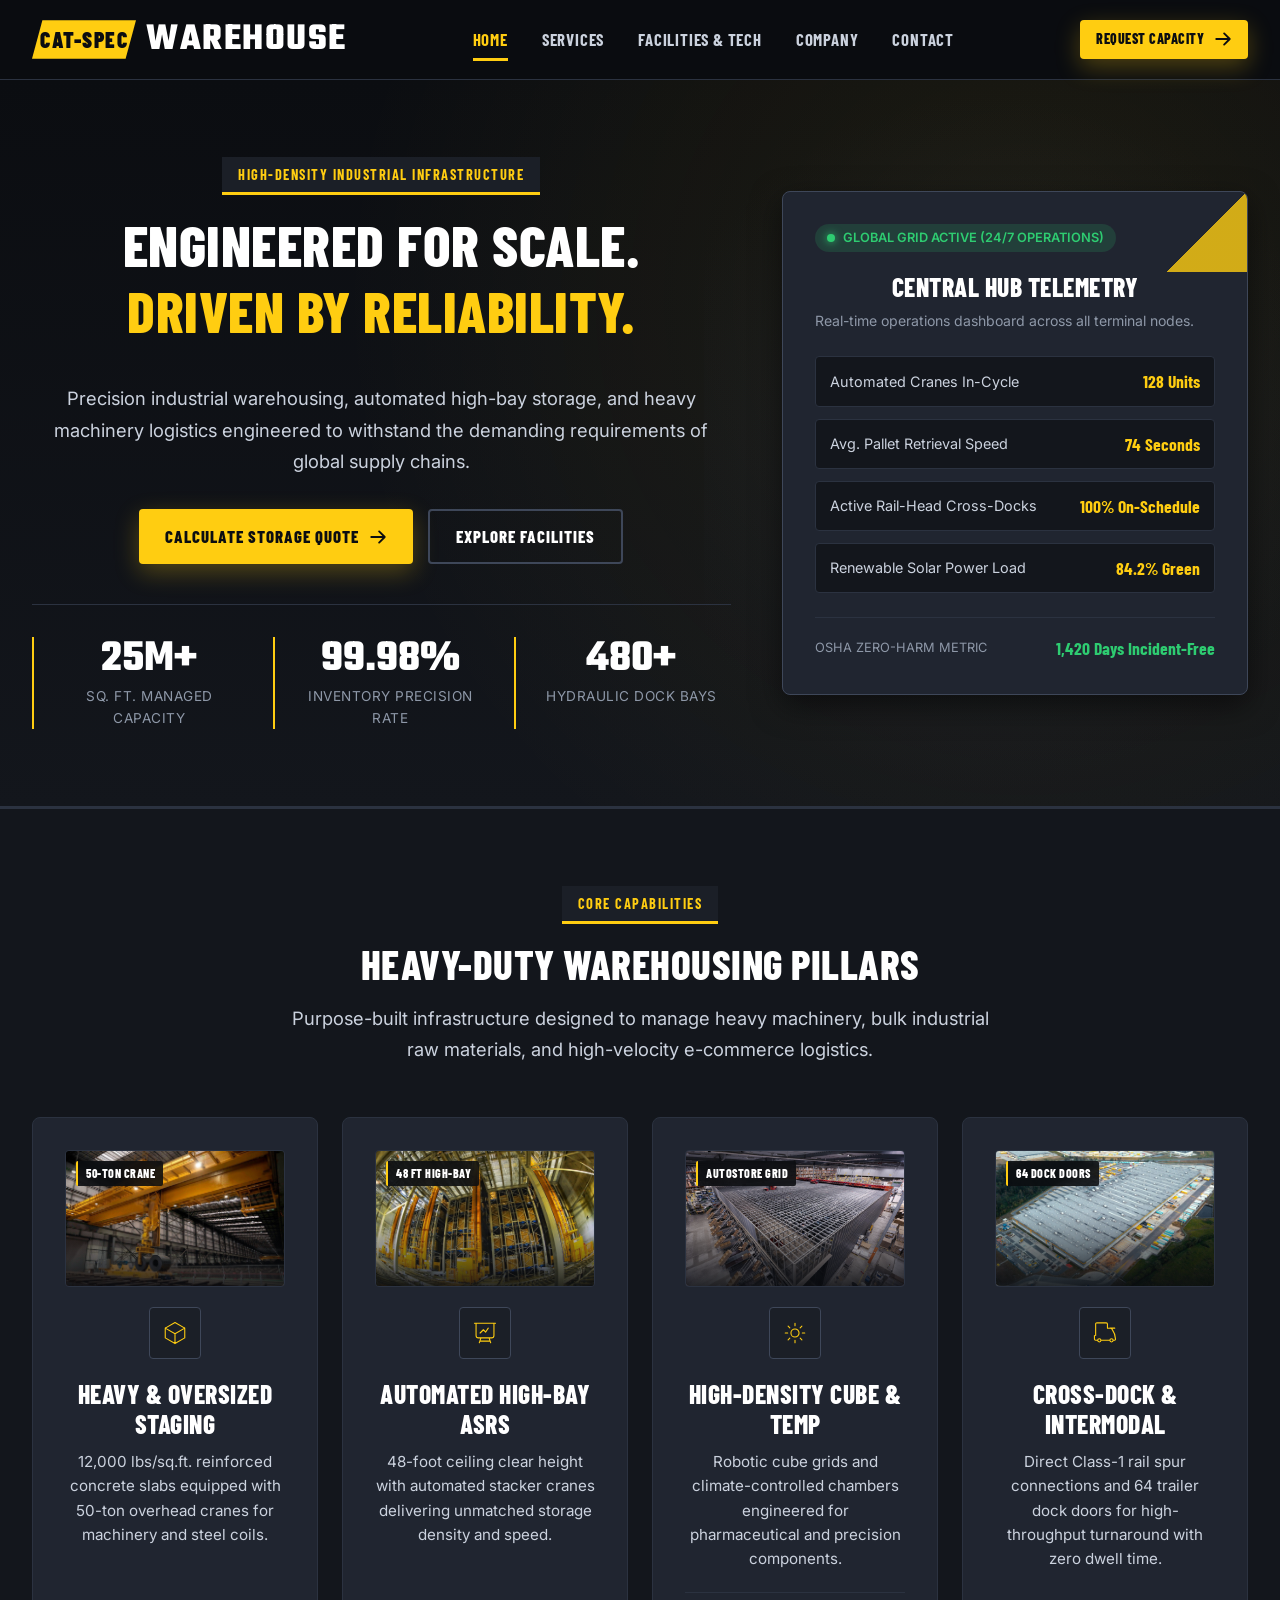
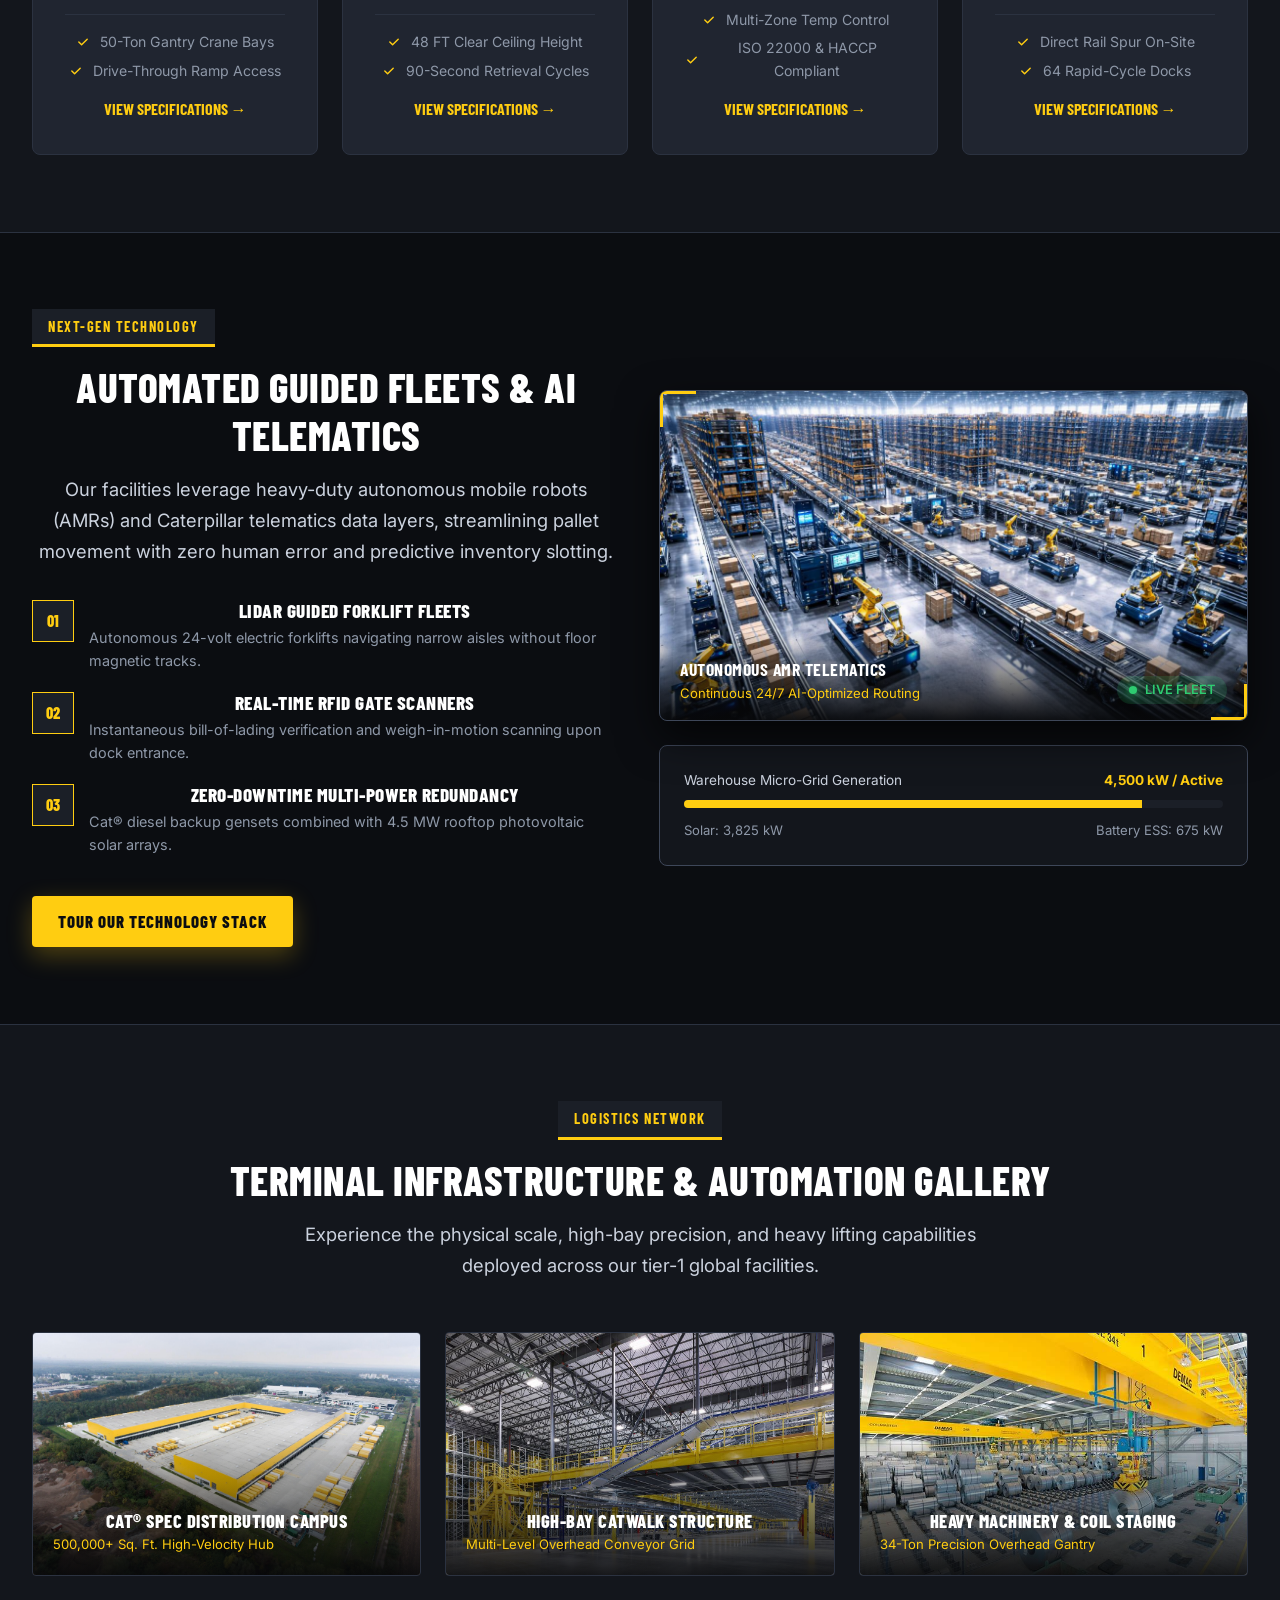
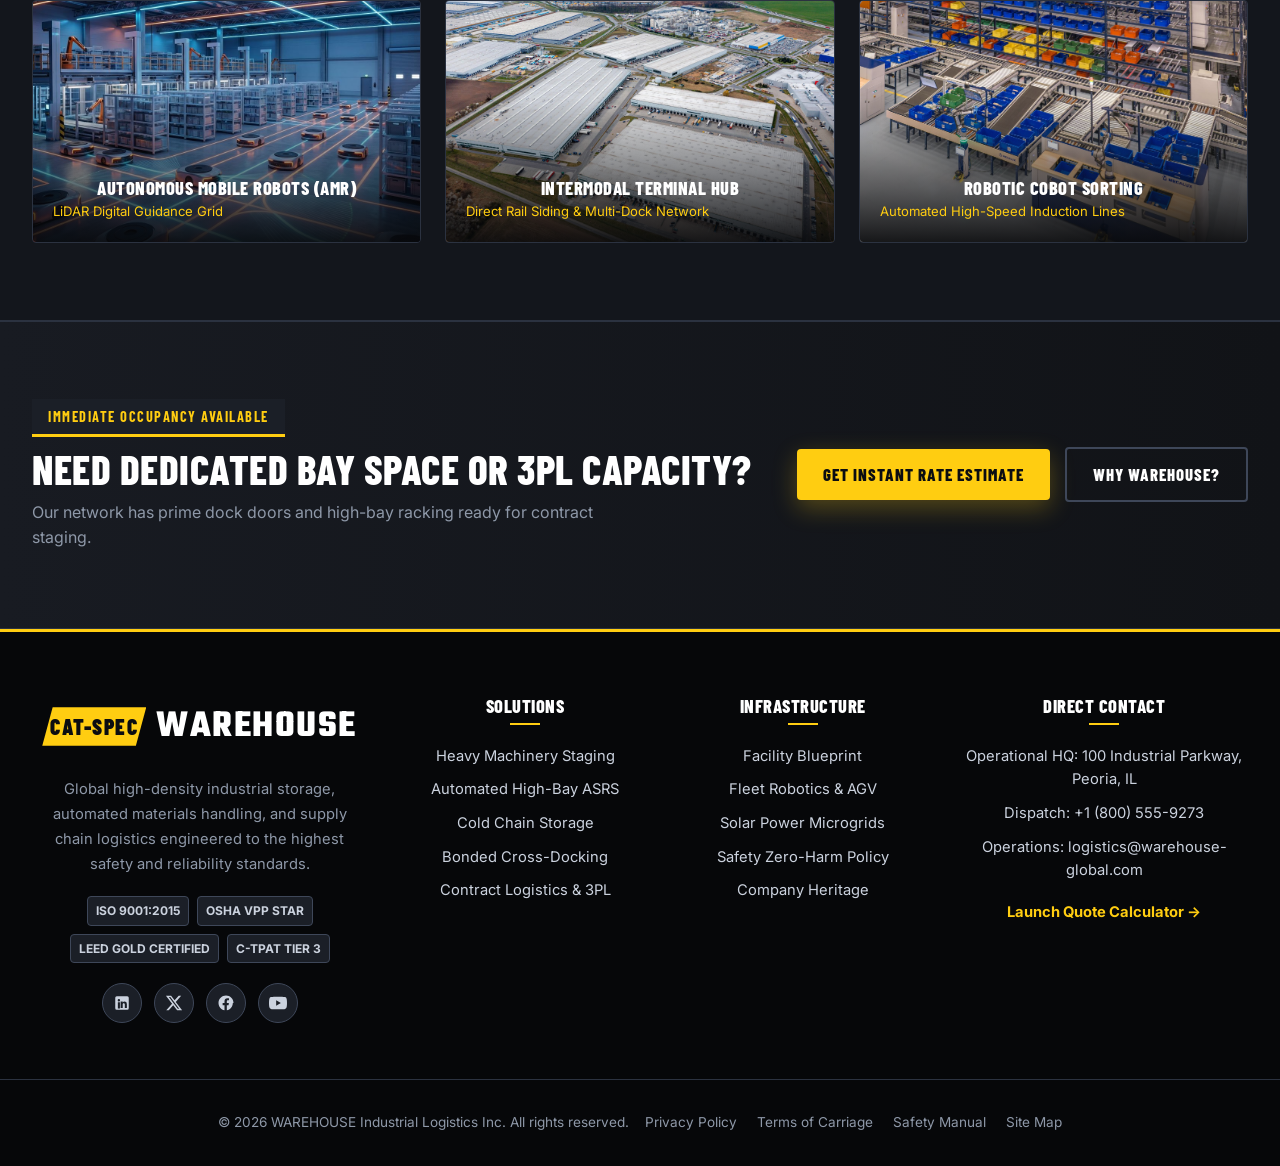
==== commit c5a0a251: "erlergl" ====
--- a/index.html
+++ b/index.html
@@ -230,10 +230,10 @@
   </section>
 
   <!-- Innovation & Fleet Automation Showcase -->
-  <section class="section section-dark">
+  <section class="section section-dark tech-showcase-section">
     <div class="container">
-      <div class="grid-2" style="align-items: center;">
-        <div>
+      <div class="grid-2 tech-showcase-grid" style="align-items: center;">
+        <div class="tech-showcase-content">
           <div class="section-tag">Next-Gen Technology</div>
           <h2>Automated Guided Fleets &amp; AI Telematics</h2>
           <p class="lead-text">
@@ -266,7 +266,7 @@
             </div>
           </div>
 
-          <div style="margin-top: 2.5rem;">
+          <div class="tech-showcase-btn-wrap" style="margin-top: 2.5rem;">
             <a href="facilities.html" class="btn btn-primary">Tour Our Technology Stack</a>
           </div>
         </div>
@@ -363,14 +363,14 @@
   </section>
 
   <!-- CTA Banner -->
-  <section class="section section-slate" style="background: linear-gradient(90deg, #181B22 0%, #111317 100%);">
-    <div class="container" style="display: flex; justify-content: space-between; align-items: center; flex-wrap: wrap; gap: 2rem;">
-      <div>
+  <section class="section section-slate home-cta-section" style="background: linear-gradient(90deg, #181B22 0%, #111317 100%);">
+    <div class="container home-cta-container">
+      <div class="home-cta-content">
         <div class="section-tag" style="margin-bottom: 0.5rem;">Immediate Occupancy Available</div>
         <h2>Need Dedicated Bay Space or 3PL Capacity?</h2>
-        <p style="color: var(--text-muted); max-width: 600px;">Our network has prime dock doors and high-bay racking ready for contract staging.</p>
-      </div>
-      <div style="display: flex; gap: 15px; flex-wrap: wrap;">
+        <p class="home-cta-desc">Our network has prime dock doors and high-bay racking ready for contract staging.</p>
+      </div>
+      <div class="home-cta-actions">
         <a href="contact.html" class="btn btn-primary">Get Instant Rate Estimate</a>
         <a href="about.html" class="btn btn-outline">Why WAREHOUSE?</a>
       </div>
@@ -438,14 +438,14 @@
           <span style="color: var(--text-secondary); font-size: 0.92rem;">Operational HQ: 100 Industrial Parkway, Peoria, IL</span>
           <span style="color: var(--text-secondary); font-size: 0.92rem;">Dispatch: +1 (800) 555-9273</span>
           <span style="color: var(--text-secondary); font-size: 0.92rem;">Operations: logistics@warehouse-global.com</span>
-          <a href="contact.html" style="color: var(--cat-yellow); font-weight: 700; margin-top: 8px;">Launch Quote Calculator →</a>
+          <a href="contact.html" class="footer-link-calc">Launch Quote Calculator →</a>
         </div>
       </div>
     </div>
 
     <div class="container footer-bottom">
       <div>&copy; 2026 WAREHOUSE Industrial Logistics Inc. All rights reserved.</div>
-      <div style="display: flex; gap: 20px;">
+      <div style="display: flex; gap: 20px; flex-wrap: wrap;">
         <a href="about.html">Privacy Policy</a>
         <a href="about.html">Terms of Carriage</a>
         <a href="about.html">Safety Manual</a>
@@ -454,6 +454,11 @@
     </div>
   </footer>
 
+  <!-- Floating Scroll to Top Action Button (Visible across all sections) -->
+  <button id="scrollToTopBtn" class="scroll-to-top-btn" aria-label="Scroll to top of page" title="Back to Top">
+    <svg viewBox="0 0 24 24" fill="none" stroke="currentColor" stroke-width="2.5"><path stroke-linecap="round" stroke-linejoin="round" d="M4.5 15.75l7.5-7.5 7.5 7.5"/></svg>
+  </button>
+
   <script src="js/main.js"></script>
 </body>
 </html>
--- a/css/style.css
+++ b/css/style.css
@@ -590,6 +590,8 @@
   height: 80px;
   background: linear-gradient(135deg, transparent 50%, var(--cat-yellow) 50%);
   opacity: 0.8;
+  pointer-events: none;
+  z-index: 1;
 }
 
 .status-badge {
@@ -604,6 +606,11 @@
   font-weight: 600;
   text-transform: uppercase;
   margin-bottom: 1.25rem;
+  position: relative;
+  z-index: 2;
+  max-width: calc(100% - 60px);
+  white-space: normal;
+  word-break: break-word;
 }
 
 .status-dot {
@@ -1451,10 +1458,30 @@
   color: var(--text-secondary);
   font-size: 0.92rem;
   text-align: center;
+  transition: var(--transition);
+  display: inline-block;
 }
 
 .footer-links a:hover {
   color: var(--cat-yellow);
+  transform: translateY(-2px);
+  text-shadow: 0 0 8px rgba(255, 205, 17, 0.4);
+}
+
+.footer-link-calc {
+  color: var(--cat-yellow) !important;
+  font-weight: 700;
+  margin-top: 8px;
+  display: inline-flex;
+  align-items: center;
+  gap: 6px;
+  transition: var(--transition);
+}
+
+.footer-link-calc:hover {
+  color: #FFFFFF !important;
+  transform: translateX(4px);
+  text-shadow: 0 0 10px rgba(255, 205, 17, 0.6);
 }
 
 .footer-cert-badges {
@@ -1488,6 +1515,105 @@
   flex-wrap: wrap;
   gap: 1rem;
   width: 100%;
+}
+
+.footer-bottom a {
+  color: var(--text-muted);
+  transition: var(--transition);
+}
+
+.footer-bottom a:hover {
+  color: var(--cat-yellow);
+  text-decoration: underline;
+}
+
+/* CTA Banner Desktop */
+.home-cta-container {
+  display: flex;
+  justify-content: space-between;
+  align-items: center;
+  flex-wrap: wrap;
+  gap: 2rem;
+}
+
+.home-cta-content {
+  display: flex;
+  flex-direction: column;
+  align-items: flex-start;
+  text-align: left;
+}
+
+.home-cta-content .section-tag {
+  margin-left: 0;
+  margin-right: auto;
+}
+
+.home-cta-content h2 {
+  text-align: left;
+  margin: 0 0 0.5rem 0;
+}
+
+.home-cta-desc {
+  color: var(--text-muted);
+  max-width: 600px;
+  text-align: left;
+  margin: 0;
+}
+
+.home-cta-actions {
+  display: flex;
+  gap: 15px;
+  flex-wrap: wrap;
+  align-items: center;
+}
+
+/* ==========================================================================
+   Floating Scroll to Top Action Button (Visible across all sections)
+   ========================================================================== */
+.scroll-to-top-btn {
+  position: fixed;
+  bottom: 30px;
+  right: 30px;
+  width: 48px;
+  height: 48px;
+  background-color: var(--bg-card);
+  border: 2px solid var(--cat-yellow);
+  border-radius: var(--radius-sm);
+  color: var(--cat-yellow);
+  display: flex;
+  align-items: center;
+  justify-content: center;
+  cursor: pointer;
+  z-index: 999;
+  box-shadow: 0 6px 20px rgba(0, 0, 0, 0.6), 0 0 15px rgba(255, 205, 17, 0.25);
+  opacity: 0;
+  visibility: hidden;
+  transform: translateY(15px);
+  transition: opacity 0.3s ease, transform 0.3s ease, background-color 0.25s ease, color 0.25s ease, box-shadow 0.25s ease;
+}
+
+.scroll-to-top-btn svg {
+  width: 22px;
+  height: 22px;
+  stroke: currentColor;
+  transition: transform 0.2s ease;
+}
+
+.scroll-to-top-btn.visible {
+  opacity: 1;
+  visibility: visible;
+  transform: translateY(0);
+}
+
+.scroll-to-top-btn:hover {
+  background-color: var(--cat-yellow);
+  color: var(--text-dark);
+  box-shadow: 0 8px 25px rgba(255, 205, 17, 0.5);
+  transform: translateY(-3px);
+}
+
+.scroll-to-top-btn:hover svg {
+  transform: translateY(-2px);
 }
 
 /* ==========================================================================
@@ -1614,6 +1740,135 @@
     grid-template-columns: 1fr;
     gap: 1.5rem;
   }
+
+  /* Next-Gen Technology Section Tab View Alignment */
+  .tech-showcase-content {
+    display: flex;
+    flex-direction: column;
+    align-items: center;
+    text-align: center;
+    width: 100%;
+  }
+
+  .tech-showcase-content .section-tag {
+    display: inline-flex;
+    margin-left: auto;
+    margin-right: auto;
+    text-align: center;
+  }
+
+  .tech-showcase-content h2,
+  .tech-showcase-content .lead-text {
+    text-align: center;
+    margin-left: auto;
+    margin-right: auto;
+  }
+
+  .tech-showcase-btn-wrap {
+    width: 100%;
+    display: flex;
+    justify-content: center;
+    align-items: center;
+    text-align: center;
+    margin-left: auto;
+    margin-right: auto;
+  }
+
+  .tech-showcase-btn-wrap .btn {
+    margin-left: auto;
+    margin-right: auto;
+  }
+
+  /* Before Footer CTA Banner Tab View Alignment */
+  .home-cta-container {
+    flex-direction: column;
+    justify-content: center;
+    align-items: center;
+    text-align: center;
+    gap: 1.75rem;
+  }
+
+  .home-cta-content {
+    align-items: center;
+    text-align: center;
+    width: 100%;
+  }
+
+  .home-cta-content .section-tag {
+    margin-left: auto;
+    margin-right: auto;
+  }
+
+  .home-cta-content h2 {
+    text-align: center;
+    margin-left: auto;
+    margin-right: auto;
+  }
+
+  .home-cta-desc {
+    text-align: center;
+    margin-left: auto;
+    margin-right: auto;
+  }
+
+  .home-cta-actions {
+    justify-content: center;
+    align-items: center;
+    width: 100%;
+  }
+
+  /* Grid-3 3rd Card Center Alignment on 1024px Tablet (2-Column Grid) */
+  .grid-3 > :nth-child(3):last-child,
+  .grid-3 > .industrial-card:nth-child(3):last-child {
+    grid-column: 1 / -1;
+    width: 100%;
+    max-width: calc(50% - (clamp(1.25rem, 2.5vw, 2rem) / 2));
+    justify-self: center;
+    margin-left: auto;
+    margin-right: auto;
+  }
+
+  /* Company Page - Four Decades of Innovation Tab View Alignment */
+  .about-innovation-content {
+    display: flex;
+    flex-direction: column;
+    align-items: center;
+    text-align: center;
+    width: 100%;
+  }
+
+  .about-innovation-content .section-tag {
+    display: inline-flex;
+    margin-left: auto;
+    margin-right: auto;
+    text-align: center;
+  }
+
+  .about-innovation-content h2,
+  .about-innovation-content .lead-text {
+    text-align: center;
+    margin-left: auto;
+    margin-right: auto;
+  }
+
+  .about-innovation-content .feature-media-frame {
+    width: 100%;
+  }
+
+  .about-innovation-btn-wrap {
+    width: 100%;
+    display: flex;
+    justify-content: center;
+    align-items: center;
+    text-align: center;
+    margin-left: auto;
+    margin-right: auto;
+  }
+
+  .about-innovation-btn-wrap .btn {
+    margin-left: auto;
+    margin-right: auto;
+  }
 }
 
 /* --------------------------------------------------------------------------
@@ -1648,6 +1903,13 @@
     grid-template-columns: 1fr;
   }
 
+  .grid-3 > :nth-child(3):last-child,
+  .grid-3 > .industrial-card:nth-child(3):last-child {
+    grid-column: auto;
+    max-width: 100%;
+    width: 100%;
+  }
+
   .hero-stats-row {
     grid-template-columns: 1fr;
     gap: 1.25rem;
@@ -1703,6 +1965,29 @@
   .safety-banner div:first-child div:first-child {
     font-size: 3rem !important;
   }
+
+  .hero-card-display::after {
+    width: 50px;
+    height: 50px;
+  }
+
+  .hero-card-display .status-badge {
+    font-size: 0.74rem;
+    padding: 4px 10px;
+    max-width: calc(100% - 40px);
+  }
+
+  .scroll-to-top-btn {
+    bottom: 20px;
+    right: 20px;
+    width: 42px;
+    height: 42px;
+  }
+
+  .scroll-to-top-btn svg {
+    width: 18px;
+    height: 18px;
+  }
 }
 
 /* --------------------------------------------------------------------------
@@ -1742,6 +2027,17 @@
     padding: 1.5rem 1.25rem;
   }
 
+  .hero-card-display::after {
+    width: 42px;
+    height: 42px;
+  }
+
+  .hero-card-display .status-badge {
+    font-size: 0.7rem;
+    padding: 3px 8px;
+    max-width: calc(100% - 35px);
+  }
+
   .calc-price-big {
     font-size: 2.8rem;
   }
